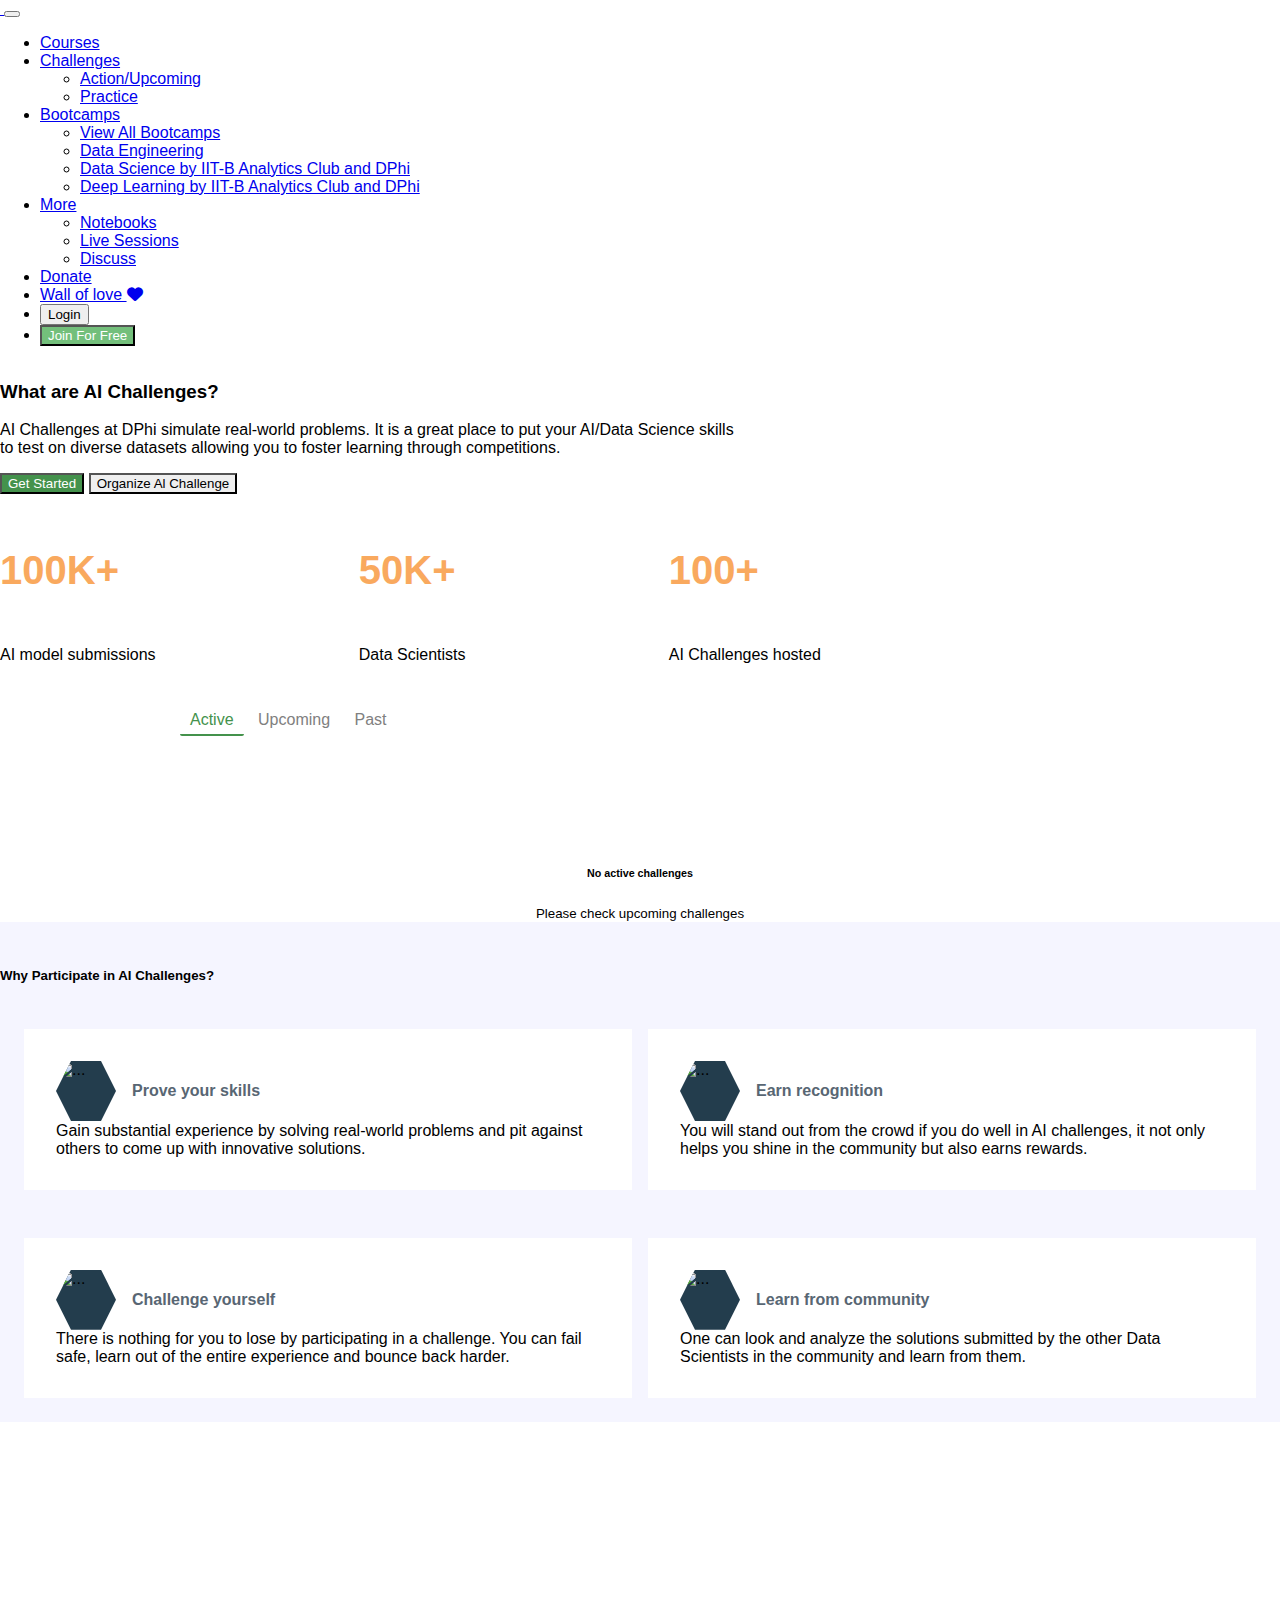
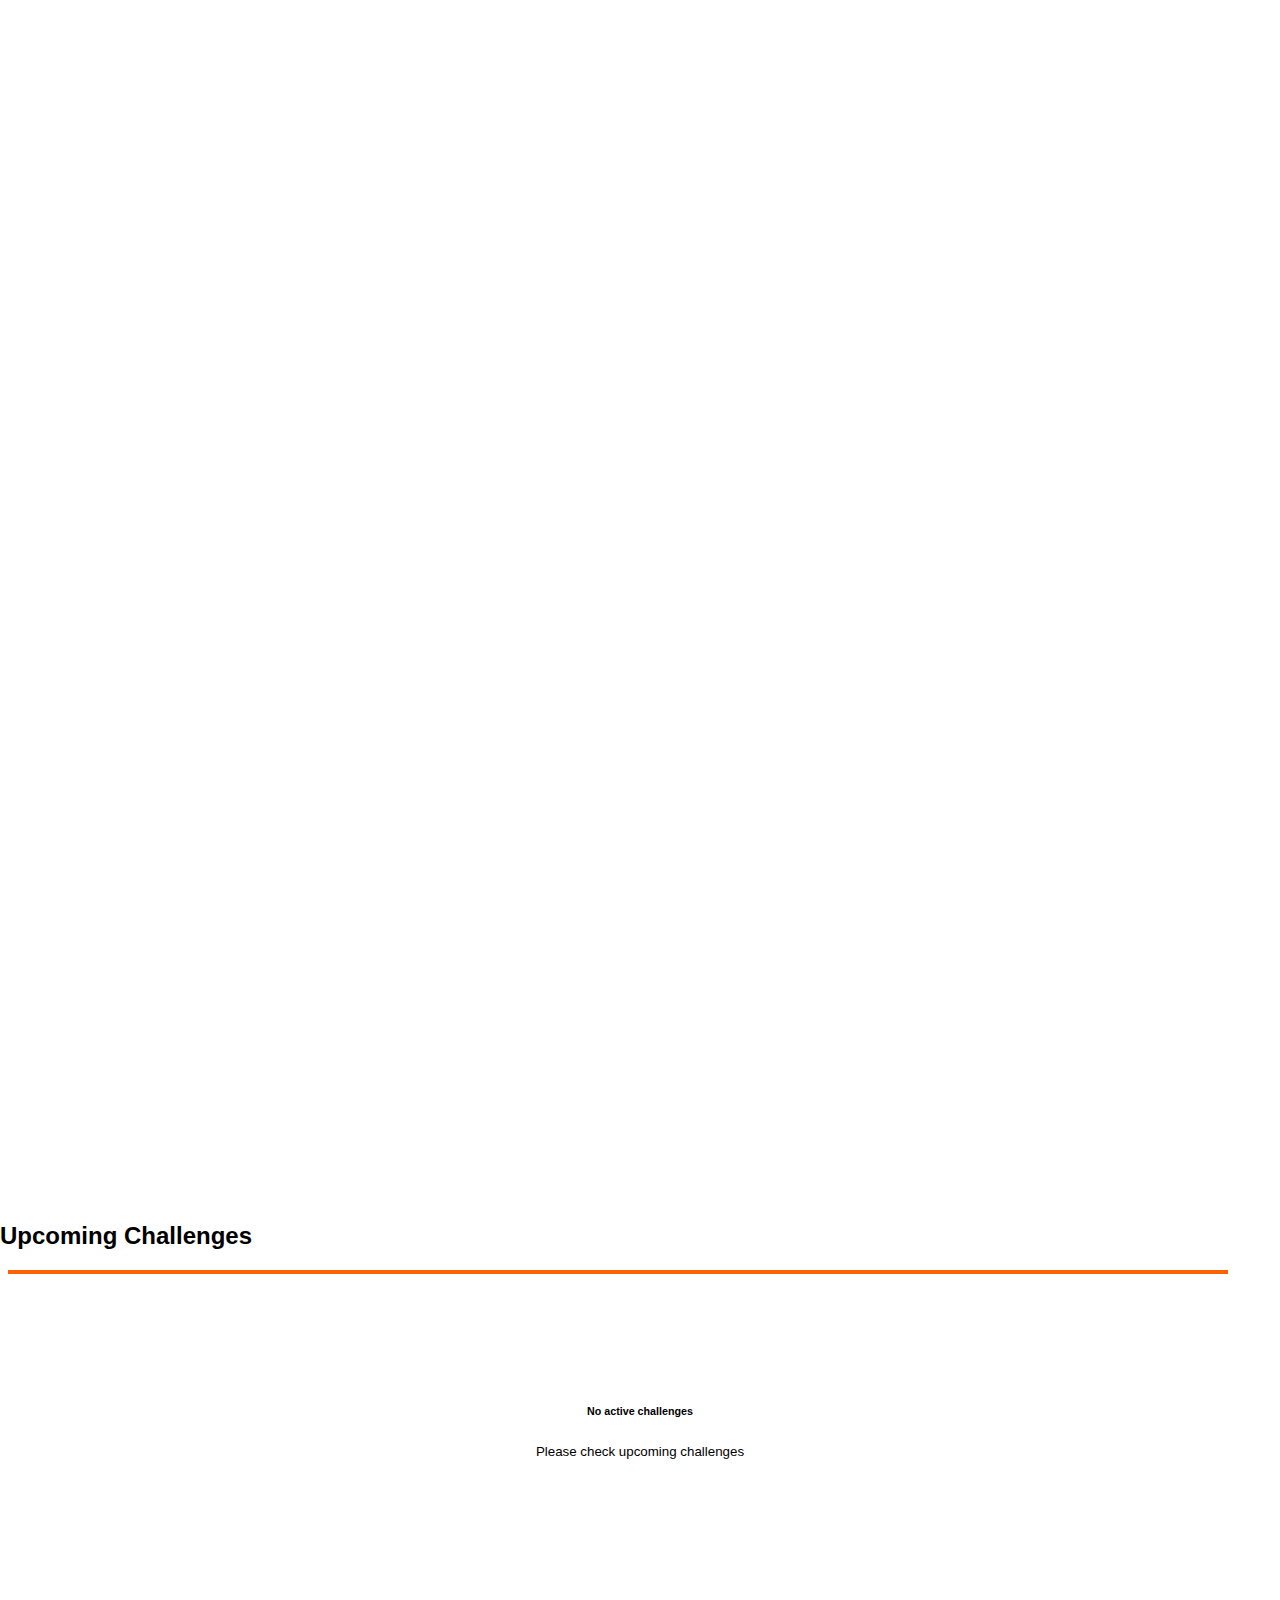
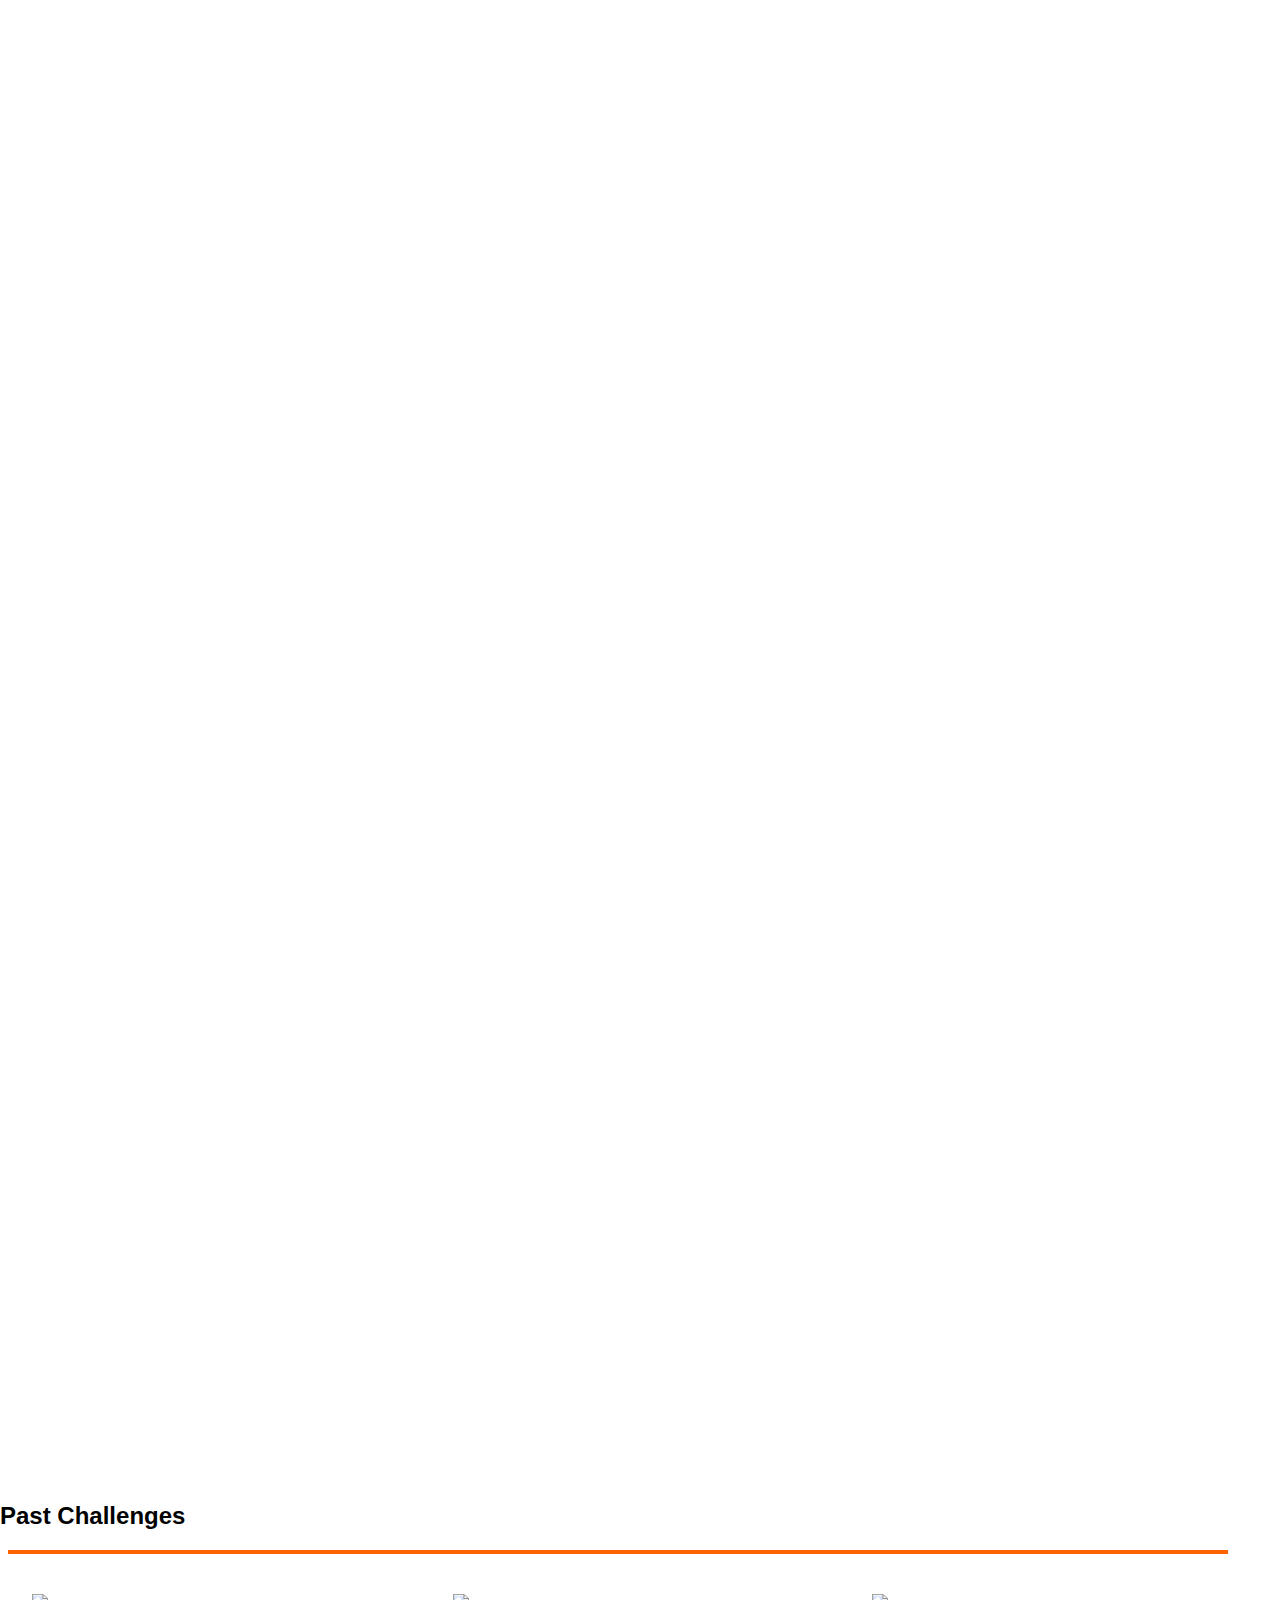
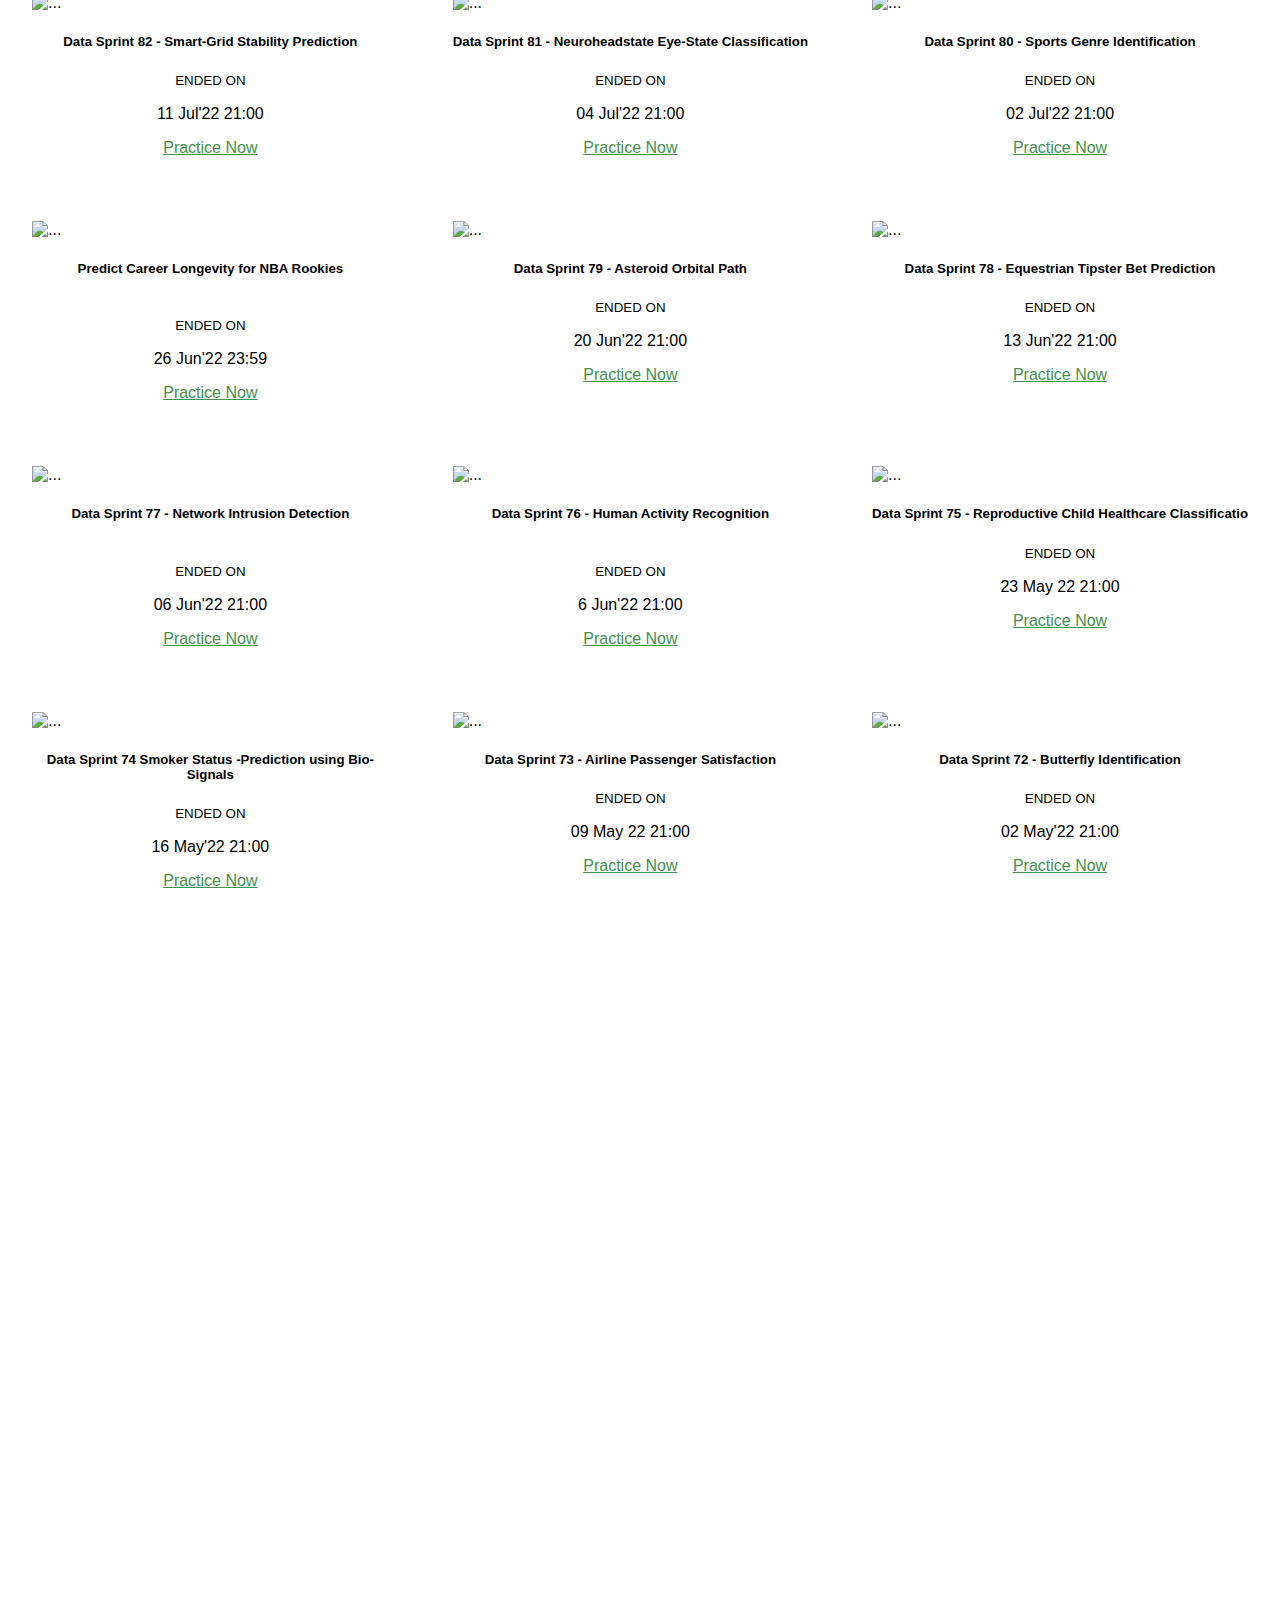
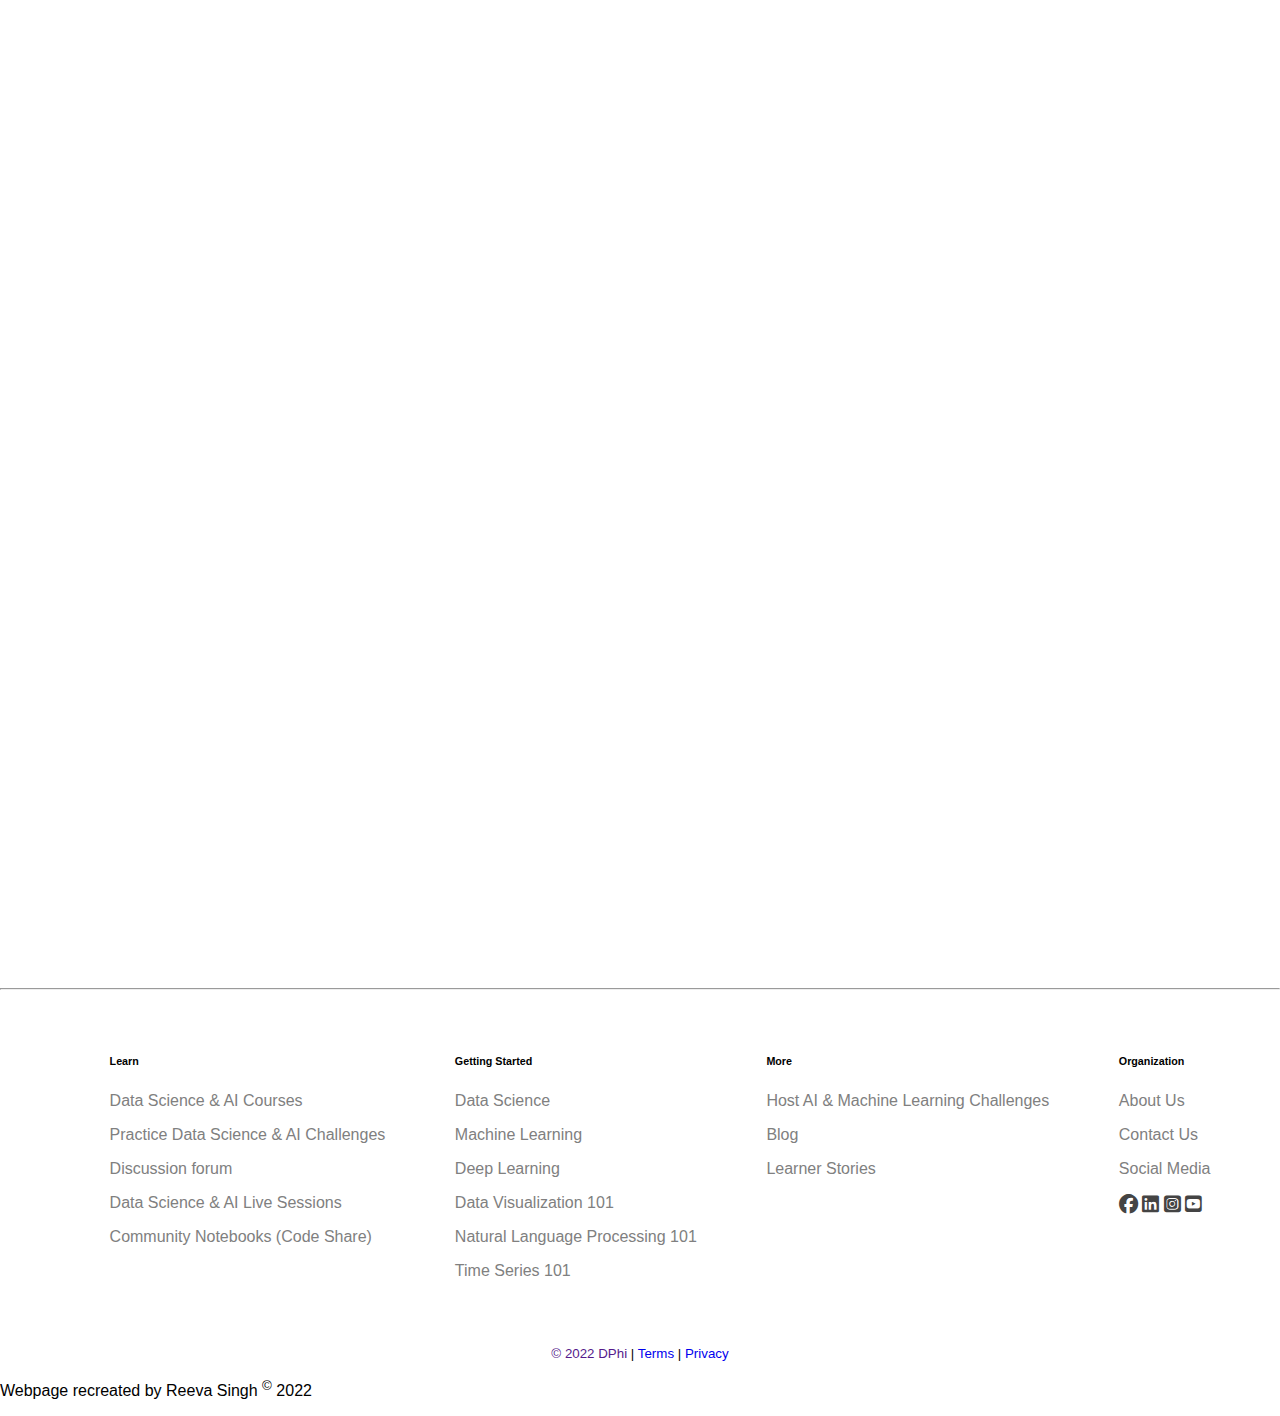
==== index.html @ 00fbf182 "first commit" ====
<!DOCTYPE html>
<html lang="en">
<head>
    <meta charset="UTF-8">
    <meta http-equiv="X-UA-Compatible" content="IE=edge">
    <meta name="viewport" content="width=device-width, initial-scale=1.0">
    <link href="https://cdn.jsdelivr.net/npm/bootstrap@5.2.0-beta1/dist/css/bootstrap.min.css" rel="stylesheet" integrity="sha384-0evHe/X+R7YkIZDRvuzKMRqM+OrBnVFBL6DOitfPri4tjfHxaWutUpFmBp4vmVor" crossorigin="anonymous">
    <title>Challenges</title>
    <link rel="stylesheet" href="style.css">
    <link rel="shortcut icon" href="https://miro.medium.com/max/741/1*iI8PwD0947jvSePlBlmZJw.png" type="image/x-icon">
    <link rel="stylesheet" href="https://cdnjs.cloudflare.com/ajax/libs/font-awesome/6.1.1/css/all.min.css">
   
</head>
<body>

    
        <nav class="navbar navbar-expand-lg bg-light head">
            <div class="container-fluid">
              <a class="navbar-brand" href="https://dphi.tech/community/" target="_blank">
                <img src="https://dphi.tech/blog/wp-content/uploads/job-manager-uploads/company_logo/2022/02/main_logo_with_darktext_dphi.png" 
                class="img1 me-5" alt="">
              </a>
              <button class="navbar-toggler" type="button" data-bs-toggle="collapse" data-bs-target="#navbarNavDropdown" aria-controls="navbarNavDropdown" aria-expanded="false" aria-label="Toggle navigation">
                <span class="navbar-toggler-icon"></span>
              </button>
              <div class="collapse navbar-collapse" id="navbarNavDropdown">
                <ul class="navbar-nav ms-3">
                  <li class="nav-item pe-2">
                    <a class="nav-link text-success lh-lg" aria-current="page" href="#">Courses</a>
                  </li>
                 
                  <li class="nav-item dropdown d pe-2">
                    <a class="nav-link dropdown-toggle text-success lh-lg" href="#" id="navbarDropdownMenuLink" role="button" data-bs-toggle="dropdown" aria-expanded="false">
                     Challenges
                    </a>
                    <ul class="dropdown-menu dd" aria-labelledby="navbarDropdownMenuLink">
                      <li><a class="dropdown-item " href="https://dphi.tech/challenges/#active">Action/Upcoming</a></li>
                      <li><a class="dropdown-item " href="https://dphi.tech/challenges/#past">Practice</a></li>
                    </ul>
                  </li>
                  <li class="nav-item dropdown d pe-2">
                    <a class="nav-link dropdown-toggle text-success lh-lg" href="#" id="navbarDropdownMenuLink" role="button" data-bs-toggle="dropdown" aria-expanded="false">
                     Bootcamps
                    </a>
                    <ul class="dropdown-menu dd" aria-labelledby="navbarDropdownMenuLink">
                      <li><a class="dropdown-item " 
                        href="https://dphi.tech/bootcamps?itm_source=website&itm_medium=header&itm_campaign=maybootcamps">
                        View All Bootcamps</a></li>
                      <li><a class="dropdown-item " 
                        href="https://dphi.tech/bootcamps/data-engineering?itm_source=website&itm_medium=header&itm_campaign=maybootcamps">
                        Data Engineering</a></li>
                      <li><a class="dropdown-item " 
                        href="https://dphi.tech/bootcamps/data-science-ac-iitbombay?itm_source=website&itm_medium=header&itm_campaign=maybootcamps">
                        Data Science by IIT-B Analytics Club and DPhi</a></li>
                      <li><a class="dropdown-item " 
                        href="https://dphi.tech/bootcamps/deep-learning-ac-iitbombay?itm_source=website&itm_medium=header&itm_campaign=maybootcamps">
                        Deep Learning by IIT-B Analytics Club and DPhi</a></li>
                    </ul>
                  </li>
                  <li class="nav-item dropdown d pe-2">
                    <a class="nav-link dropdown-toggle text-success lh-lg" href="#" id="navbarDropdownMenuLink" role="button" data-bs-toggle="dropdown" aria-expanded="false">
                      More
                    </a>
                    <ul class="dropdown-menu dd" aria-labelledby="navbarDropdownMenuLink">
                      <li><a class="dropdown-item " href="https://dphi.tech/notebooks/all-notebooks/">Notebooks</a></li>
                      <li><a class="dropdown-item " href="https://dphi.tech/live-sessions">Live Sessions</a></li>
                      <li><a class="dropdown-item " href="https://dphi.tech/accounts/login/?next=/sso/discourse/%3Fsso%3Dbm9uY2U9NzgyMmY3NjYwZTUyZjQ5NjZhZDVjY2NkZTJiODMzN2YmcmV0dXJuX3Nzb191cmw9aHR0cHMlM0ElMkYlMkZkaXNjdXNzLmRwaGkudGVjaCUyRnNlc3Npb24lMkZzc29fbG9naW4%253D%26sig%3D15aff21a61163c08dab30af697db8149fc4595988b3a79ba7379af86f1428b32"
                        target="_blank">Discuss</a></li>
                    </ul>
                  </li>



                  <li class="nav-item pe-2">
                    <a class="nav-link text-success lh-lg" href="https://dphi.tech/contribute">Donate</a>
                  </li>
                  <li class="nav-item pe-2">
                    <a class="nav-link text-success lh-lg" href="https://dphi.tech/wall-of-love">Wall of love 
                        <i class="fa-solid fa-heart text-danger"></i>   </a>
                  </li>

                  <li class="nav-item ms-5 ps-5">
                    
                    <a class="nav-link text-success lh-lg" href="https://dphi.tech/contribute">
                        <button class="btn btn-outline-success">Login</button>
                    </a>
                  </li>
                  <li class="nav-item ps-2">
                    <a class="nav-link text-success lh-lg "  href="https://dphi.tech/wall-of-love">
                        <button class="btn  "
                        style=" background-color: #73bf7b;
                        color: #fff;">
                            Join For Free</button>    
                    </a>
                  </li>
                </ul>
              </div>
            </div>
          </nav>
 
    <!-- Header for smart phone -->

    <nav class="navbar bg-light  head2">
        <div class="container-fluid">
          <a class="navbar-brand" href="https://dphi.tech/community/">
            <img src="https://dphi.tech/blog/wp-content/uploads/job-manager-uploads/company_logo/2022/02/main_logo_with_darktext_dphi.png" 
            class="img1 me-5" alt="">
          </a>
          <button class="navbar-toggler" type="button" data-bs-toggle="offcanvas" data-bs-target="#offcanvasNavbar" aria-controls="offcanvasNavbar">
            <span class="navbar-toggler-icon"></span>
          </button>
          <div class="offcanvas offcanvas-end"
          style="max-width: 70%;" 
          tabindex="-1" id="offcanvasNavbar" aria-labelledby="offcanvasNavbarLabel">
            <div class="offcanvas-header" style="padding-bottom: 0px;">
             <p> <p style="margin-bottom: 0px;">
                Please <a href="https://dphi.tech/accounts/login/" rel="noopener noreferrer" class=" text-success no"> login</a>
                 to start your data science learnig journey.
              </p>
              <button type="button" class="btn-close" data-bs-dismiss="offcanvas" aria-label="Close"></button>
            </p>
        
        </div>
            <div class="offcanvas-body">
                <hr>
              <ul class="navbar-nav justify-content-end flex-grow-1 pe-3">
                <li class="nav-item">
                  <a class="nav-link text-dark" aria-current="page" href="https://dphi.tech/courses">Courses</a>
                </li>
                <li class="nav-item">
                    <a class="nav-link text-dark" aria-current="page" href="https://dphi.tech/challenges/">Challenges</a>
                  </li>
                  <li class="nav-item">
                    <a class="nav-link text-dark" href="https://dphi.tech/notebooks/all-notebooks/">Notebooks</a>
                  </li>
                  <li class="nav-item">
                    <a class="nav-link text-dark" aria-current="page" href="https://dphi.tech/live-sessions">Live Sessions</a>
                  </li>
                  <li class="nav-item">
                      <a class="nav-link text-dark" aria-current="page" href="https://dphi.tech/bootcamps">Bootcamps</a>
                    </li>
                    <li class="nav-item">
                      <a class="nav-link text-dark" href="https://dphi.tech/contribute">Donate</a>
                    </li>
                    <li class="nav-item">
                        <a class="nav-link text-dark" aria-current="page" href="https://dphi.tech/wall-of-love">Wall Of Love</a>
                      </li>
                      <li class="nav-item">
                        <a class="nav-link text-dark"
                         href="https://dphi.tech/accounts/login/?next=/sso/discourse/%3Fsso%3Dbm9uY2U9Mjg3YWIzODZkZWEzZTdhODRlZWJlMjU5ZGVkOTc4ZTQmcmV0dXJuX3Nzb191cmw9aHR0cHMlM0ElMkYlMkZkaXNjdXNzLmRwaGkudGVjaCUyRnNlc3Npb24lMkZzc29fbG9naW4%253D%26sig%3Dcab0f6786382610384e4409fc837e2d6a7c7f4067c77021d30d5776ba7d7b93c">
                            Discuss</a>
                      </li>
                      <hr class="my-3">
                      <li class="nav-item">
                        <a class="nav-link text-dark" aria-current="page" 
                        href="https://dphi.tech/accounts/login/?next=/sso/discourse/%3Fsso%3Dbm9uY2U9Mjg3YWIzODZkZWEzZTdhODRlZWJlMjU5ZGVkOTc4ZTQmcmV0dXJuX3Nzb191cmw9aHR0cHMlM0ElMkYlMkZkaXNjdXNzLmRwaGkudGVjaCUyRnNlc3Npb24lMkZzc29fbG9naW4%253D%26sig%3Dcab0f6786382610384e4409fc837e2d6a7c7f4067c77021d30d5776ba7d7b93c">
                        Login</a>
                      </li>
                      <li class="nav-item">
                        <a class="nav-link text-dark" href="https://dphi.tech/accounts/signup/">Join For Free</a>
                      </li>
                
              </ul>
             
            </div>
          </div>
        </div>
      </nav>

<!-- Landing area -->
  <div class="grid_1 container">
    <div >
      <div>
        
        <h3>What are AI Challenges?</h3>
        <p>
          AI Challenges at DPhi simulate real-world problems. It is a great place to 
          put your AI/Data Science skills to test on diverse datasets 
          allowing you to foster learning through competitions.
        </p>
        <button class="btn btn_green" >Get Started</button>
        <a href="https://dphi.tech/blog/ai-challenges/" target="_blank" rel="noopener noreferrer">
        <button class="btn btn_dark head">Organize Al Challenge</button></a>
      </div>
    </div>
    <div>
      <img src="https://dphi.tech/static/images/challenges/challenges_hero.png"
       alt="" class="grid_1_img1 ">
    </div>
  </div>
  <div class="grid_2 container">
    <div><h4 class="bo">100K+</h4>
    <p>AI model submissions</p>
    </div>
    <div>
      <h4 class="bo">50K+</h4>
      <p>Data Scientists</p>
    </div>
    <div>
      <h4 class="bo">100+</h4>
      <p>AI Challenges hosted</p>
    </div>
  </div>

<!-- Main Contents -->
<nav class="nav_sticky z">
  <div class="nav_sticky_cont">
  <ul>
      <li class="act active"><a href="#act">Active</a></li>
      <li class="upcoming"><a href="#upcoming">Upcoming</a></li>
      <li class="past"><a href="#past">Past</a></li>
  </ul></div>
</nav>

<section class="content " id="act">
  <div class="container"style="text-align: -webkit-center;">
  <img src="https://dphi.tech/static/images/practice/no-datathons.png" alt="" class="img_act">
  <h6>No active challenges</h6>
  <small class="text-secondary">Please check upcoming challenges</small></div>
  <div class="back_col head">
  <h5>Why Participate in AI Challenges?</h5>
  <div class="act_grid1">
   <div>
      <img src="..." alt="..."  class="act_grid1_main_img act_grid1_img1" style="display: inline;float: left;">
          <h4 class="act_grid1_text">Prove your skills</h4><br>
         Gain substantial experience by solving real-world problems and 
              pit against others to come up with innovative solutions.
   </div>
    <div>
      <img src="..." alt="..."  class="act_grid1_main_img act_grid1_img2"style="display: inline;float: left;">
          <h4 class="act_grid1_text">Earn recognition</h4><br>
          You will stand out from the crowd if you do well in AI challenges,
           it not only helps you shine in the community but also earns rewards.
      </div></div>
    <div class="act_grid1">
    <div>
      <img src="..." class="act_grid1_main_img act_grid1_img3" alt="..."style="display: inline;float: left;">
      <h4 class="act_grid1_text">Challenge yourself</h4><br>
      There is nothing for you to lose by participating in a challenge.
       You can fail safe, learn out of the entire experience and bounce back harder.
    </div>
    <div>
      <img src="..." class="act_grid1_main_img act_grid1_img4" alt="..."style="display: inline;float: left;">
      <h4 class="act_grid1_text">Learn from community</h4><br>
      One can look and analyze the solutions submitted by the other Data Scientists 
      in the community and learn from them.
    </div>
  
  </div></div>
<!-- For smart phone version -->
<div id="carouselExampleIndicators" class="carousel slide head2" data-bs-ride="true"style="margin-top:4rem;margin-bottom:0px">
  <div class="carousel-indicators">
    <button type="button" data-bs-target="#carouselExampleIndicators" data-bs-slide-to="0" class="active" aria-current="true" aria-label="Slide 1"></button>
    <button type="button" data-bs-target="#carouselExampleIndicators" data-bs-slide-to="1" aria-label="Slide 2"></button>
    <button type="button" data-bs-target="#carouselExampleIndicators" data-bs-slide-to="2" aria-label="Slide 3"></button>
    <button type="button" data-bs-target="#carouselExampleIndicators" data-bs-slide-to="3" aria-label="Slide 4"></button>
  </div>
  <div class="carousel-inner back_col" style="padding: 2rem;margin:0.1rem">
    <div class="carousel-item active card " style="width: 20rem;text-align:center">
      <!-- <div class="card" > -->
      <!-- <img src="..." class="d-block w-100" alt="..."> -->
      <center>
      <img src="..." alt="..."  class="act_grid1_main_img act_grid1_img1">
      
          <h4 class="act_grid1_text">Prove your skills</h4><br>
         Gain substantial experience by solving real-world problems and 
              pit against others to come up with innovative solutions.</center>
    </div>
    <div class="carousel-item  card" style="width: 20rem;text-align:center">
      <!-- <div class="card" style="width: 20rem;text-align:center"> -->
          <center>
      <img src="..." alt="..."  class="act_grid1_main_img act_grid1_img2">
          <h4 class="act_grid1_text">Earn recognition</h4><br>
          You will stand out from the crowd if you do well in AI challenges,
           it not only helps you shine in the community but also earns rewards.</center>
    </div>
    <div class="carousel-item card" style="width: 20rem;text-align:center">
      <!-- <div class="card" style="width: 20rem;text-align:center"> -->
          <center>
      <img src="..." class="act_grid1_main_img act_grid1_img3" alt="...">
      <h4 class="act_grid1_text">Challenge yourself</h4><br>
      There is nothing for you to lose by participating in a challenge.
       You can fail safe, learn out of the entire experience and bounce back harder.</center>
    </div>
    <div class="carousel-item card" style="width: 20rem;text-align:center">
      <!-- <div class="card" style="width: 20rem;text-align:center"> -->
          <center>
      <img src="..." class="act_grid1_main_img act_grid1_img4" alt="...">
      <h4 class="act_grid1_text">Learn from community</h4><br>
      One can look and analyze the solutions submitted by the other Data Scientists 
      in the community and learn from them.</center>
    </div>
  </div>
  <button class="carousel-control-prev" type="button" data-bs-target="#carouselExampleIndicators" data-bs-slide="prev">
    <span class="carousel-control-prev-icon" aria-hidden="true"></span>
    <span class="visually-hidden">Previous</span>
  </button>
  <button class="carousel-control-next" type="button" data-bs-target="#carouselExampleIndicators" data-bs-slide="next">
    <span class="carousel-control-next-icon" aria-hidden="true"></span>
    <span class="visually-hidden">Next</span>
  </button>
</div>
<!--  -->
  </div>
</section>

<section class="content" id="upcoming" >
  <h2 class="ms-3">Upcoming Challenges</h2>
  <hr class="up_hr">
  <div class="container"style="text-align: -webkit-center;padding-top: 3rem;">
      <img src="https://dphi.tech/static/images/practice/no-datathons.png" alt="" class="img_up">
      <br>
      <h6>No active challenges</h6>
      <small class="text-secondary">Please check upcoming challenges</small></div>
</section>
<section class="content" id="past">
  <h2 class="ms-3">Past Challenges</h2>
  <hr class="up_hr">
  <div class="past_grid1">
    <div>
      <div class="card">
          <img src="https://dphi.s3.ap-south-1.amazonaws.com/datathons/card_default.jpg" class="card-img-top" alt="...">
          <div class="card-body"> <center>
            <h5 class="card-title">Data Sprint 82 - Smart-Grid Stability Prediction</h5>
            <small>ENDED ON</small>
            <p class="card-text"> 11 Jul'22 21:00</p>
          
            <a href="#" class="btn past_btn">Practice Now</a></center>
          </div>
        </div>
    </div>
    <div>
      <div class="card">
          <img src="https://dphi.s3.ap-south-1.amazonaws.com/datathons/card_default.jpg" class="card-img-top" alt="...">
          <div class="card-body">
              <center>
            <h5 class="card-title">Data Sprint 81 - Neuroheadstate Eye-State Classification</h5>
            <small>ENDED ON</small>
            <p class="card-text">04 Jul'22 21:00</p>
            <center>
              <a href="#" class="btn past_btn">Practice Now</a></center>
          </div>
        </div>
    </div>
    <div>
      <div class="card">
          <img src="https://dphi.s3.ap-south-1.amazonaws.com/datathons/card_default.jpg" class="card-img-top" alt="...">
          <div class="card-body"><center>
            <h5 class="card-title">Data Sprint 80 - Sports Genre Identification</h5>
            <small>ENDED ON</small>
            <p class="card-text">02 Jul'22 21:00</p>
              <a href="#" class="btn past_btn">Practice Now</a></center>
          </div>
        </div>
    </div>

    <div>
      <div class="card">
          <img src="https://dphi-live.s3.amazonaws.com/datathons/datathon_238/card_image.png" class="card-img-top" alt="...">
          <div class="card-body"> <center>
            <h5 class="card-title">Predict Career Longevity for NBA Rookies</h5>
            <br>
            <small>ENDED ON</small>
            <p class="card-text"> 26 Jun'22 23:59</p>
           
              <a href="#" class="btn past_btn">Practice Now</a></center>
          </div>
        </div>
    </div>
    <div>
      <div class="card">
          <img src="https://dphi.s3.ap-south-1.amazonaws.com/datathons/card_default.jpg" class="card-img-top" alt="...">
          <div class="card-body"> <center>
            <h5 class="card-title">Data Sprint 79 - Asteroid Orbital Path</h5>
            <small>ENDED ON</small>
            <p class="card-text">20 Jun'22 21:00 </p>
              <a href="#" class="btn past_btn">Practice Now</a></center>
          </div>
        </div>
    </div>
    <div>
      <div class="card">
          <img src="https://dphi.s3.ap-south-1.amazonaws.com/datathons/card_default.jpg" class="card-img-top" alt="...">
          <div class="card-body"><center>
            <h5 class="card-title">Data Sprint 78 - Equestrian Tipster Bet Prediction</h5>
            <small>ENDED ON</small>
            <p class="card-text">13 Jun'22 21:00</p>
              <a href="#" class="btn past_btn">Practice Now</a></center>
          </div>
        </div>
    </div>

    <div>
      <div class="card">
          <img src="https://dphi.s3.ap-south-1.amazonaws.com/datathons/card_default.jpg" class="card-img-top" alt="...">
          <div class="card-body"><center>
            <h5 class="card-title">Data Sprint 77 - Network Intrusion Detection</h5>
            <br>
            <small>ENDED ON</small>
            <p class="card-text">06 Jun'22 21:00</p>
            
              <a href="#" class="btn past_btn">Practice Now</a></center>
          </div>
        </div>
    </div>
    <div>
      <div class="card">
          <img src="https://dphi.s3.ap-south-1.amazonaws.com/datathons/card_default.jpg" class="card-img-top" alt="...">
          <div class="card-body"><center>
            <h5 class="card-title">Data Sprint 76 - Human Activity Recognition</h5>
            <br>
            <small>ENDED ON</small>
            <p class="card-text">6 Jun'22 21:00</p>
              <a href="#" class="btn past_btn">Practice Now</a></center>
          </div>
        </div>
    </div>
    <div>
      <div class="card">
          <img src="https://dphi.s3.ap-south-1.amazonaws.com/datathons/card_default.jpg" class="card-img-top" alt="...">
          <div class="card-body"> <center>
            <h5 class="card-title">Data Sprint 75 - Reproductive Child Healthcare Classificatio</h5>
            <small>ENDED ON</small>
            <p class="card-text">23 May 22 21:00</p>
              <a href="#" class="btn past_btn">Practice Now</a></center>
          </div>
        </div>
    </div>


    <div>
      <div class="card">
          <img src="https://dphi.s3.ap-south-1.amazonaws.com/datathons/card_default.jpg" class="card-img-top" alt="...">
          <div class="card-body"><center>
            <h5 class="card-title">Data Sprint 74 Smoker Status -Prediction using Bio-Signals</h5>
            <small>ENDED ON</small>
            <p class="card-text">16 May'22 21:00</p>
              <a href="#" class="btn past_btn">Practice Now</a></center>
          </div>
        </div>
    </div>
    <div>
      <div class="card">
          <img src="https://dphi.s3.ap-south-1.amazonaws.com/datathons/card_default.jpg" class="card-img-top" alt="...">
          <div class="card-body"><center>
            <h5 class="card-title">Data Sprint 73 - Airline Passenger Satisfaction</h5>
            <small>ENDED ON</small>
            <p class="card-text">09 May 22 21:00</p>
              <a href="#" class="btn past_btn">Practice Now</a></center>
          </div>
        </div>
    </div>
    <div>
      <div class="card">
          <img src="https://dphi.s3.ap-south-1.amazonaws.com/datathons/card_default.jpg" class="card-img-top" alt="...">
          <div class="card-body"> <center>
            <h5 class="card-title">Data Sprint 72 - Butterfly Identification</h5>
            <small>ENDED ON</small>
            <p class="card-text">02 May'22 21:00</p>
              <a href="#" class="btn past_btn">Practice Now</a></center>
          </div>
        </div>
    </div>
  </div>
</section>
<!--  -->
<br>






<footer class="footer_pad-top">
    <hr class="text-success">
     
        <div style="padding-left: 2rem;">
        <div id="grid2">
            <div>
                
                    <img 
                    src="https://dphi.tech/blog/wp-content/uploads/job-manager-uploads/company_logo/2022/02/main_logo_with_darktext_dphi.png" 
                    class="size" alt="" srcset="">
                   
                    <br>
                    
                </div>
            <div class="item-set2 ">
                <h6><strong>Learn</strong> </h6>
                <p>
                <p><a href="https://dphi.tech/courses" target="_blank">Data Science & AI Courses</a></p>
                <p><a
                     href="https://dphi.tech/challenges/" 
                     target="_blank">Practice Data Science & AI Challenges</a>
                <p> <a
                     href="https://dphi.tech/accounts/login/?next=/sso/discourse/%3Fsso%3Dbm9uY2U9NmZhN2U4M2RmNmE3ZTE5NjAwN2RjNTdlNjZjMWY3YjAmcmV0dXJuX3Nzb191cmw9aHR0cHMlM0ElMkYlMkZkaXNjdXNzLmRwaGkudGVjaCUyRnNlc3Npb24lMkZzc29fbG9naW4%253D%26sig%3Dc83e4143801b3c08710eea4bb5e7e809398785b5351481fe023957af76fba652" 
                     target="_blank">Discussion forum</a></p>
                <p><a 
                    href="https://dphi.tech/live-sessions"
                     target="_blank">Data Science & AI Live Sessions</a></p>
                <p><a href="https://dphi.tech/notebooks/all-notebooks/" target="_blank">Community Notebooks (Code Share)</a></p>
                
                </div>
            <div class="item-set2 ">
                <h6><strong>Getting Started</strong></h6>
                
                    <p>
                   <p><a href="https://dphi.tech/courses/5-week_Data_Science_Bootcamp/" target="_blank">Data Science</a></p> 
                   <p><a href="https://dphi.tech/courses/machine-learning-bootcamp" target="_blank">Machine Learning</a></p> 
                   <p><a href="https://dphi.tech/courses/getting-started-with-deep-learning" target="_blank">Deep Learning</a></p> 
                   <p><a href="https://dphi.tech/courses/data-visualization-101" target="_blank">Data Visualization 101</a></p>
                   <p><a href="https://dphi.tech/courses/getting-started-with-natural-language-processing" target="_blank">Natural Language Processing 101</a></p>
                   <p><a href="https://dphi.tech/courses/time-series-101" target="_blank">Time Series 101</a></p>
                   </p>
                
            </div>
            <div class="item-set2">
                <h6><strong>More</strong></h6>
                <p>
                   <p> <a href="https://dphi.tech/blog/ai-challenges/" target="_blank">
                    Host AI & Machine Learning Challenges</a></p> 
                   <p> <a href="https://dphi.tech/blog/" target="_blank">
                    Blog</a></p>
                   <p><a href="https://dphi.tech/blog/ai-challenges/" target="_blank">
                    Learner Stories</a></p> 
                   </p>
            </div>
            <div class="item-set2">
                <h6><strong>Organization</strong></h6>
                <p>
                   <p> <a href="https://dphi.tech/about-us/" target="_blank">About Us</a></p> 
                   <p> <a href="" target="_blank">Contact Us</a></p>
                </p>
                <p class="text-dark">Social Media</p>
                <p>
                    <a href="https://www.facebook.com/dphi.tech/" target="_blank" class="round"><i class="fa-brands fa-facebook "></i></a>
                    <a href="https://www.linkedin.com/school/dphi/" target="_blank"class="round" ><i class="fa-brands fa-linkedin "></i></a>
                    <a href="https://www.instagram.com/dphi.tech/" target="_blank" class="round"><i class="fa-brands fa-instagram-square"></i></a>
                    <a href="https://www.youtube.com/c/dphiofficial/featured" target="_blank" class="round"><i class="fa-brands fa-youtube-square"></i></a>
                </p>
            </div>
            </div>
            
            </div>
           
            <center>
              <p><small class="text-secondary">
               <a href=""target="_blank" class="text-secondary" style="text-decoration: none;">© 2022 DPhi</a> |
               <a href="https://dphi.tech/terms-of-service/" target="_blank"class="text-secondary"style="text-decoration: none;" >Terms</a> |
               <a href="https://dphi.tech/privacy-policy/" target="_blank" class="text-secondary"style="text-decoration: none;">Privacy</a></small></p>
            </center>
    <p  class="text-secondary"> Webpage recreated by Reeva Singh <sup>&copy;</sup> 2022  
    </footer>



    <script src="app.js"></script>
    <script src="https://cdn.jsdelivr.net/npm/@popperjs/core@2.11.5/dist/umd/popper.min.js" integrity="sha384-Xe+8cL9oJa6tN/veChSP7q+mnSPaj5Bcu9mPX5F5xIGE0DVittaqT5lorf0EI7Vk" crossorigin="anonymous"></script>
    <script src="https://cdn.jsdelivr.net/npm/bootstrap@5.2.0-beta1/dist/js/bootstrap.min.js" integrity="sha384-kjU+l4N0Yf4ZOJErLsIcvOU2qSb74wXpOhqTvwVx3OElZRweTnQ6d31fXEoRD1Jy" crossorigin="anonymous"></script>
    
</body>
</html>
---- style.css ----
body{
    padding: 0px;
    margin: 0px;
    box-sizing: border-box;
    font-family: 'Poppins', sans-serif;
}
.img1{
    width: 8rem;

}

.d:hover .dd{
    display: block;
}
.dd{
    margin-top: 0;
}



.bo{
    color:  #f9a95e;
    font-weight: bolder;
}
.btn_green{
    background-color: 
    #44924c ;
    color: #fff;
}
.btn_green:hover{
    background-color: #45824b;
    color: #fff;
}
.btn_dark{
    color: #000;
    border-color: #000;
}
.btn_dark:hover{
    background-color: rgb(241, 240, 240);
    color: #000;
}
.nav_sticky{
    position: sticky;
    background-color: white;
    top:0px;
}
.nav_sticky .nav_sticky_cont{
    width: 90%;
    max-width: 1000px;
    margin: 0 auto;
    text-align: start;
    padding: 10px;
}
.nav_sticky .nav_sticky_cont ul{
    list-style: none;
}
.nav_sticky .nav_sticky_cont ul li{
    display: inline-block;
}
.nav_sticky .nav_sticky_cont ul li a {
display: inline-block;
text-decoration: none;
padding: 5px 10px;
color: grey;
}
.nav_sticky .nav_sticky_cont ul li.active {
border-bottom: 2px solid #44924c ;
border-radius: 2px;
transition: 0.3s ease border-bottom;
}
.nav_sticky .nav_sticky_cont ul li.active a {
color: #44924c ;
}
.img_act{
width: 15%;
display: block;
}
/* .img_up{
width: 25%;
display: block;
margin: 1rem;
} */
.act_grid1{
display: grid;
grid-template-columns: 0.5fr 0.5fr;

grid-column-gap: 1rem;
padding: 1.5rem;
}
.back_col{
padding-top: 1.5rem;
background-color: #f5f5ff;
}
.act_grid1>div{
background-color: #fff;
padding: 2rem;
}
.act_grid1_main_img{
width: 60px;
height: 60px;
background: #233d4d;
background-size: 100%;
clip-path: polygon(25% 0%, 75% 0%, 100% 50%, 75% 100%, 25% 100%, 0% 50%);
}
.act_grid1_img1{
background-image: url("https://dphi.tech/static/images/practice/logical-thinking.png");
 }
 .act_grid1_img2{
background-image: url("https://dphi.tech/static/images/practice/challenges.png");
 }
 .act_grid1_img2{
    background-image: url("https://dphi.tech/static/images/practice/challenges.png");
 }
 .act_grid1_img3{
    background-image: url("https://dphi.tech/static/images/practice/companies.png ");
 }
 .act_grid1_img4{
    background-image: url("https://dphi.tech/static/images/practice/teamwork%201.png");
 }
 .act_grid1_text{
    color: #586673 ;
    display: inline-block;
     padding-left: 1rem;
 }
 .up_hr{
    border: 2px solid #ff6200;
    background-color: #ff6200;
    margin-left: 0.5rem;
    width: 95%;
 }
 /* .past_grid1{
    display: grid;
    grid-template-columns: auto auto auto;
 } */
 .past_grid1>div{
    padding: 1rem;
    margin: 1rem;
 }
 .past_btn{
    color: #44924c ;
    background-color: #fff;
    border-color: #44924c ;
 }
 .past_btn:hover{
    color: #fff;
    background-color: #44924c ;
    border-color: #44924c;
 }
 .carousel-indicators [data-bs-target]{
    background-color: #000;
 }
@media (min-width: 992px) { 
    .head1{
        visibility: visible;
        
      }
      .head2{
          visibility: hidden;
          display: none;
      }
      .z{
        z-index: 2;
      }
      .grid_1{
        display: grid;
        grid-template-columns: 0.6fr 0.4fr;
        grid-gap:2.5rem;
    }
    .grid_1_img1{
        width: 40%;
    
    }
      .grid_2{
        display: grid;
        grid-template-columns:auto auto auto ;
        width: 75%;
        grid-column-gap: 4rem;
    }
    .grid_2 div h4{
        font-size: 2.5rem;
    }
    #grid2{
        display: grid;
        grid-template-columns:auto auto auto auto auto;
        height: 50%;
    }
    .fspace{
        padding-top: 10rem;
    }
    .fm{
        padding-top: 1rem;
         margin-left: 25rem;
    }
    .img_up{
        width: 25%;
        display: block;
        margin: 1rem;
       }
    .past_grid1{
        display: grid;
        grid-template-columns: auto auto auto;
     }
     #upcoming{
        margin-top: 5rem;
    }
    /* .content{
        padding-top: 5rem;
    } */
    section {
        padding-top: 5rem;
        height: 200vh;
        width: 100%;
        align-items: center;
        /* justify-content: center; */
        }
        .footer_pad-top{
            padding-top: 55rem;
        }
}
.fm{
    background-color: #ddeefa;
    display: inline-block;
    margin-left: 0rem;
}
@media(max-width:800px){
    .head{
        visibility: hidden;
        display: none;
    }
    .head2{
        visibility: visible;
    }
    .z{
        z-index:  1020;
        position: sticky;
      }
    .grid_1{
        display: grid;
        grid-template-columns: auto auto;
    }
    .grid_1_img1{
        width: 100%;
        opacity: 0.5;
    
    }
    .footer_pad-top{
        padding-top: 310rem;
    }
    .grid_2{
        display: grid;
        grid-template-columns:auto auto auto ;
        width: 45%;
        grid-column-gap: 2rem;
        padding-top: 1rem;
        padding-left: 1rem!important;
        margin-left: 1rem!important;
    }
    .grid_2 div h4{
        font-size: 1.5rem;
    }
    #grid2{
        display: grid;
        grid-template-columns:auto;
        grid-column-gap: 20px;
        grid-row-gap: 20px;
        /* height: 50%; */
        width: auto;
    }
    section {
        height: 50vh;
        width: 100%;
        align-items: center;
        /* justify-content: center; */
        }
    /* #upcoming{
        margin-top: 32rem;
    } */
    .img_up{
        padding-top: 5rem;
        width: 45%;
        display: block;
        /* margin: 1rem; */
       }

    .past_grid1{
        display: grid;
        grid-template-rows:  auto;
     }
     html{
        scroll-behavior: smooth;
    }
   
}
    .item-set2{
        
        padding-top: 2rem;
        padding-bottom: 2rem;
       font-family: Arial, Helvetica, sans-serif;
    }
    
    .item-set2 a,#grid2 p{
        color: gray;
        text-decoration: none;
    }
    .size{
width: 8rem;
padding-right: 0.5rem;
}
.round{
color: #444444!important;
font-size: 1.2rem;
}
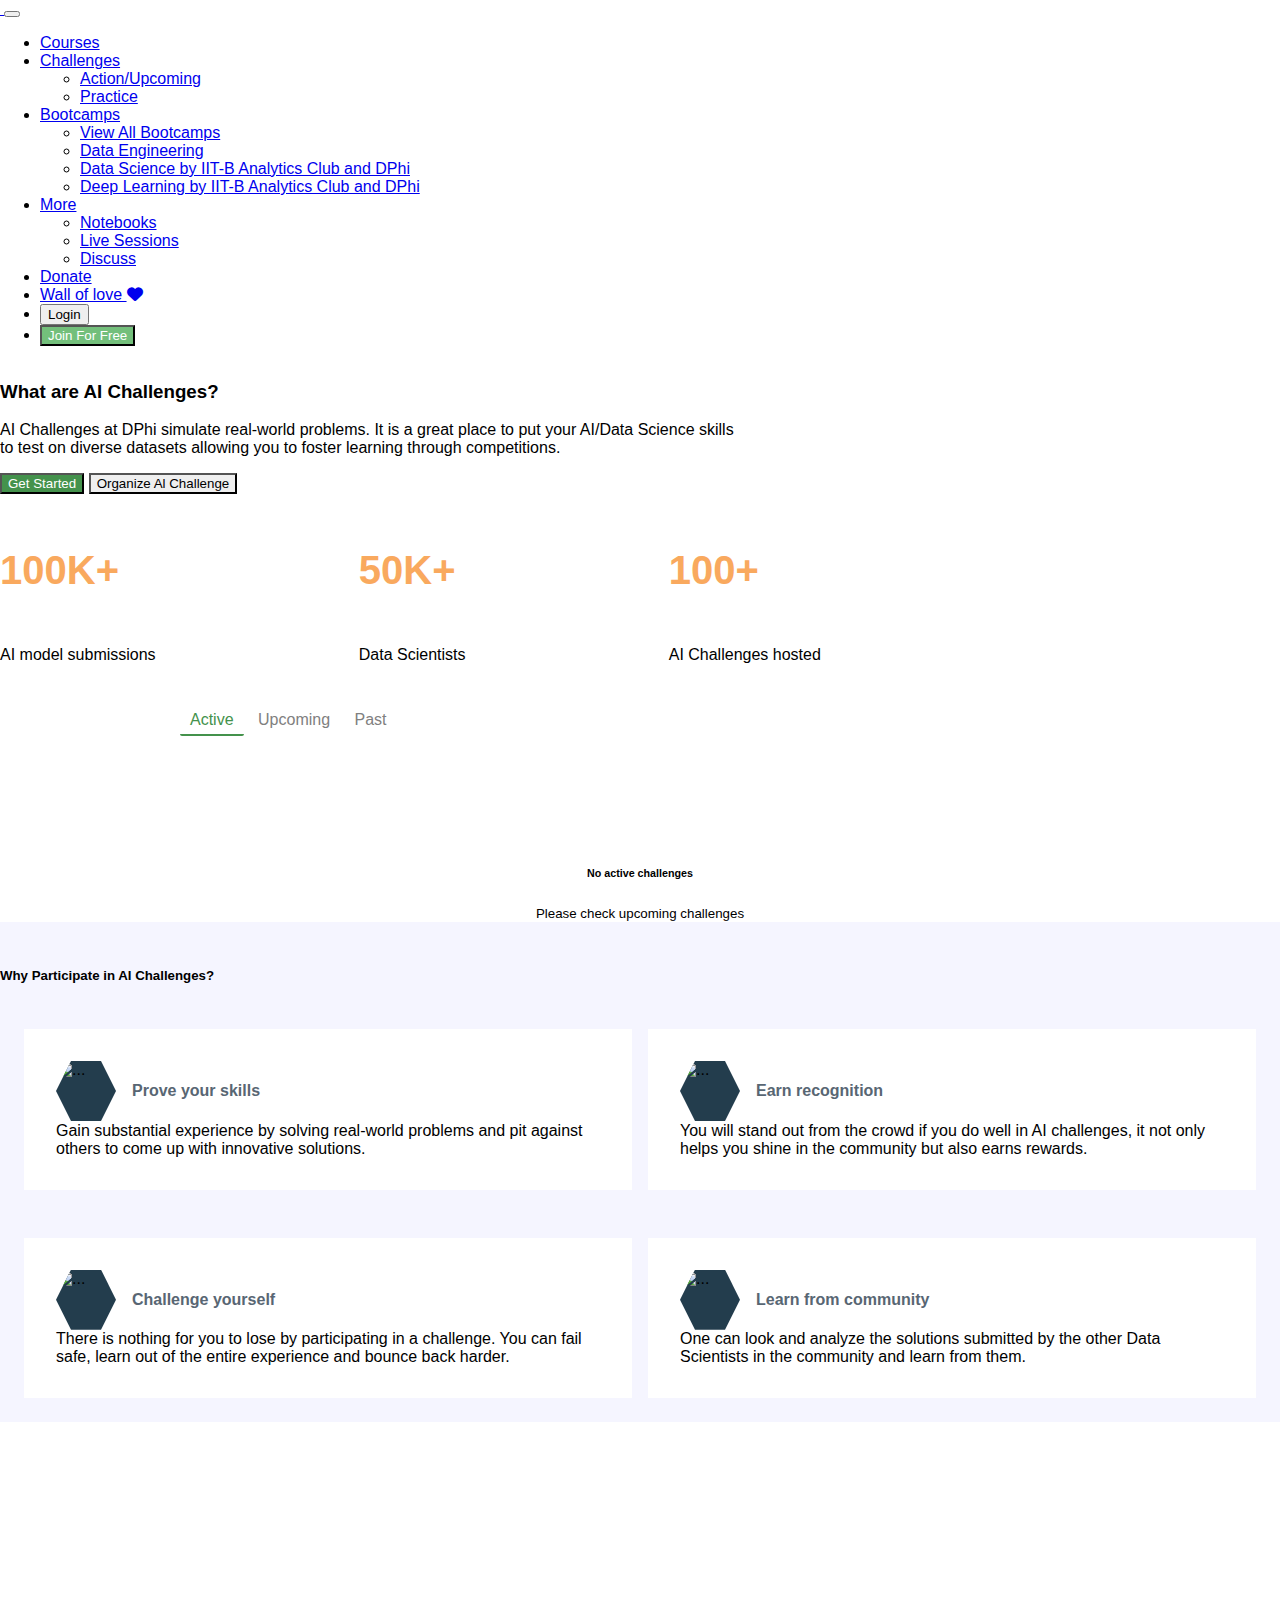
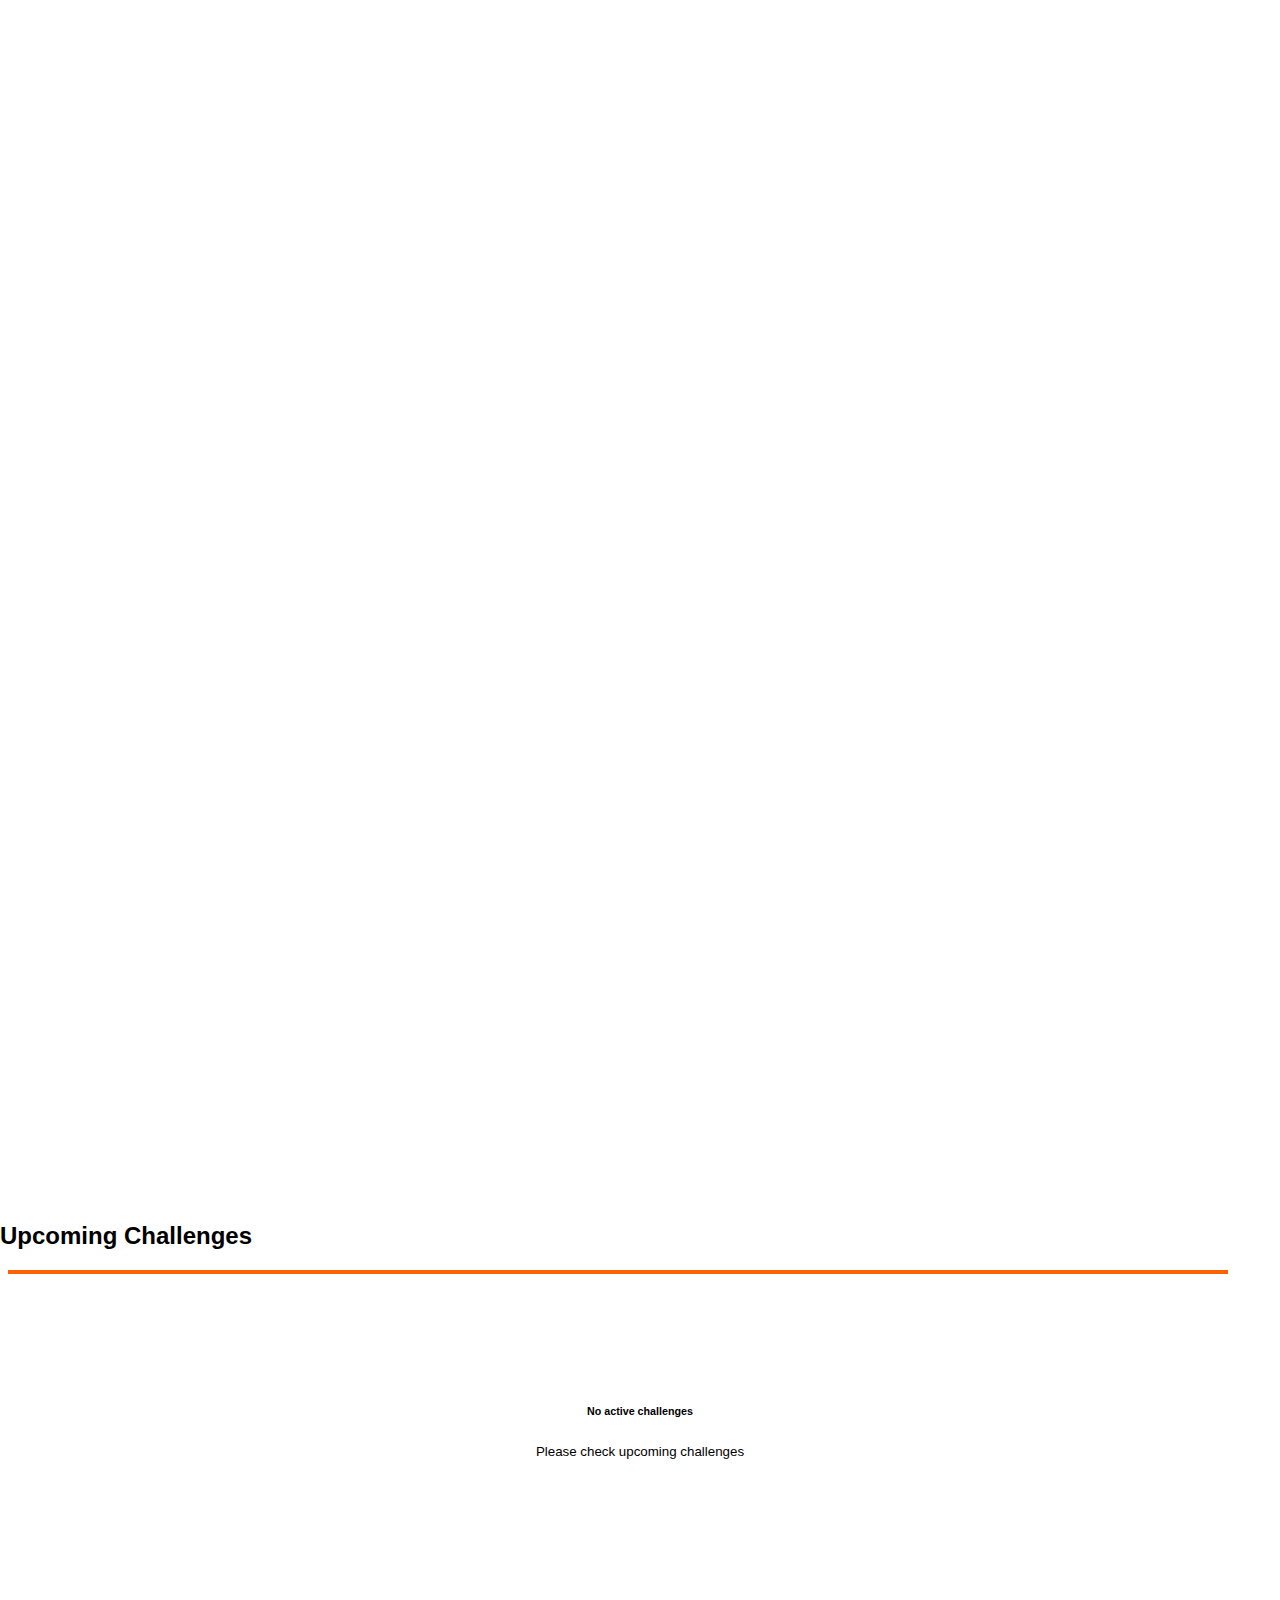
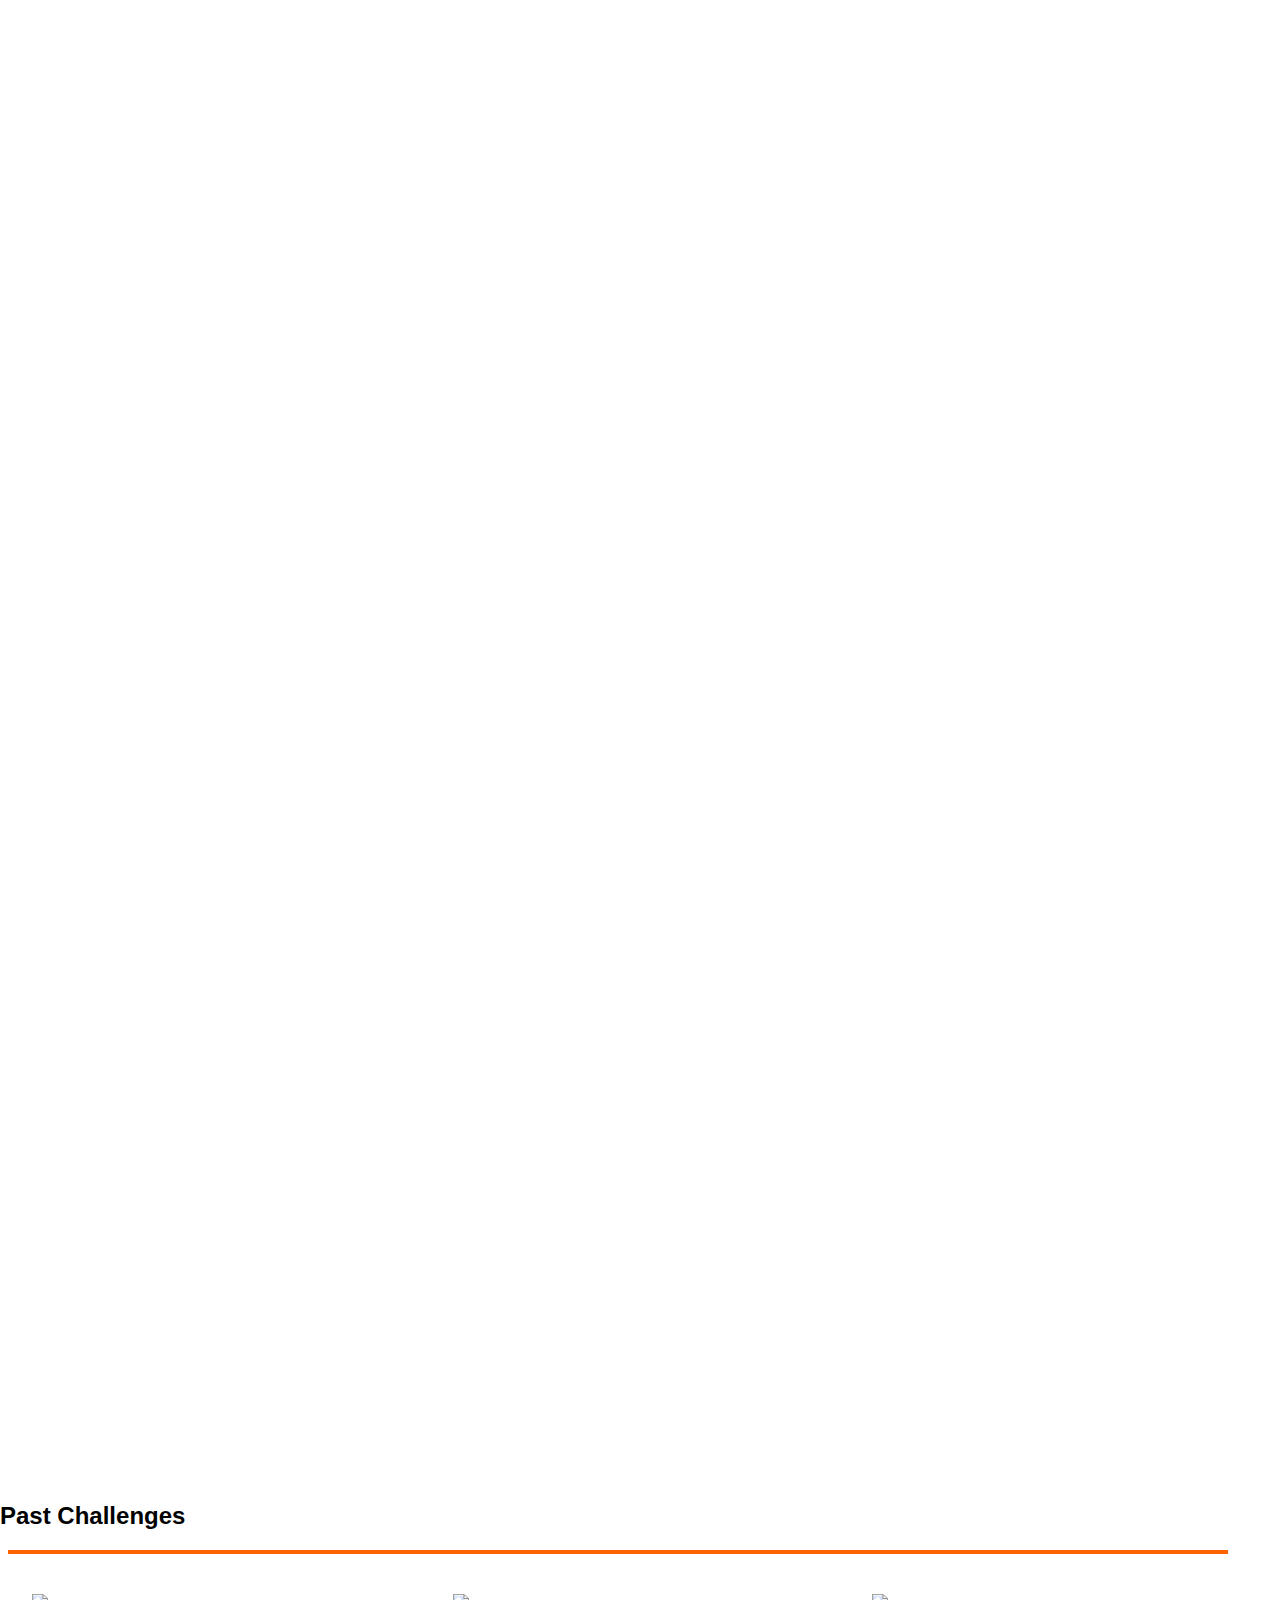
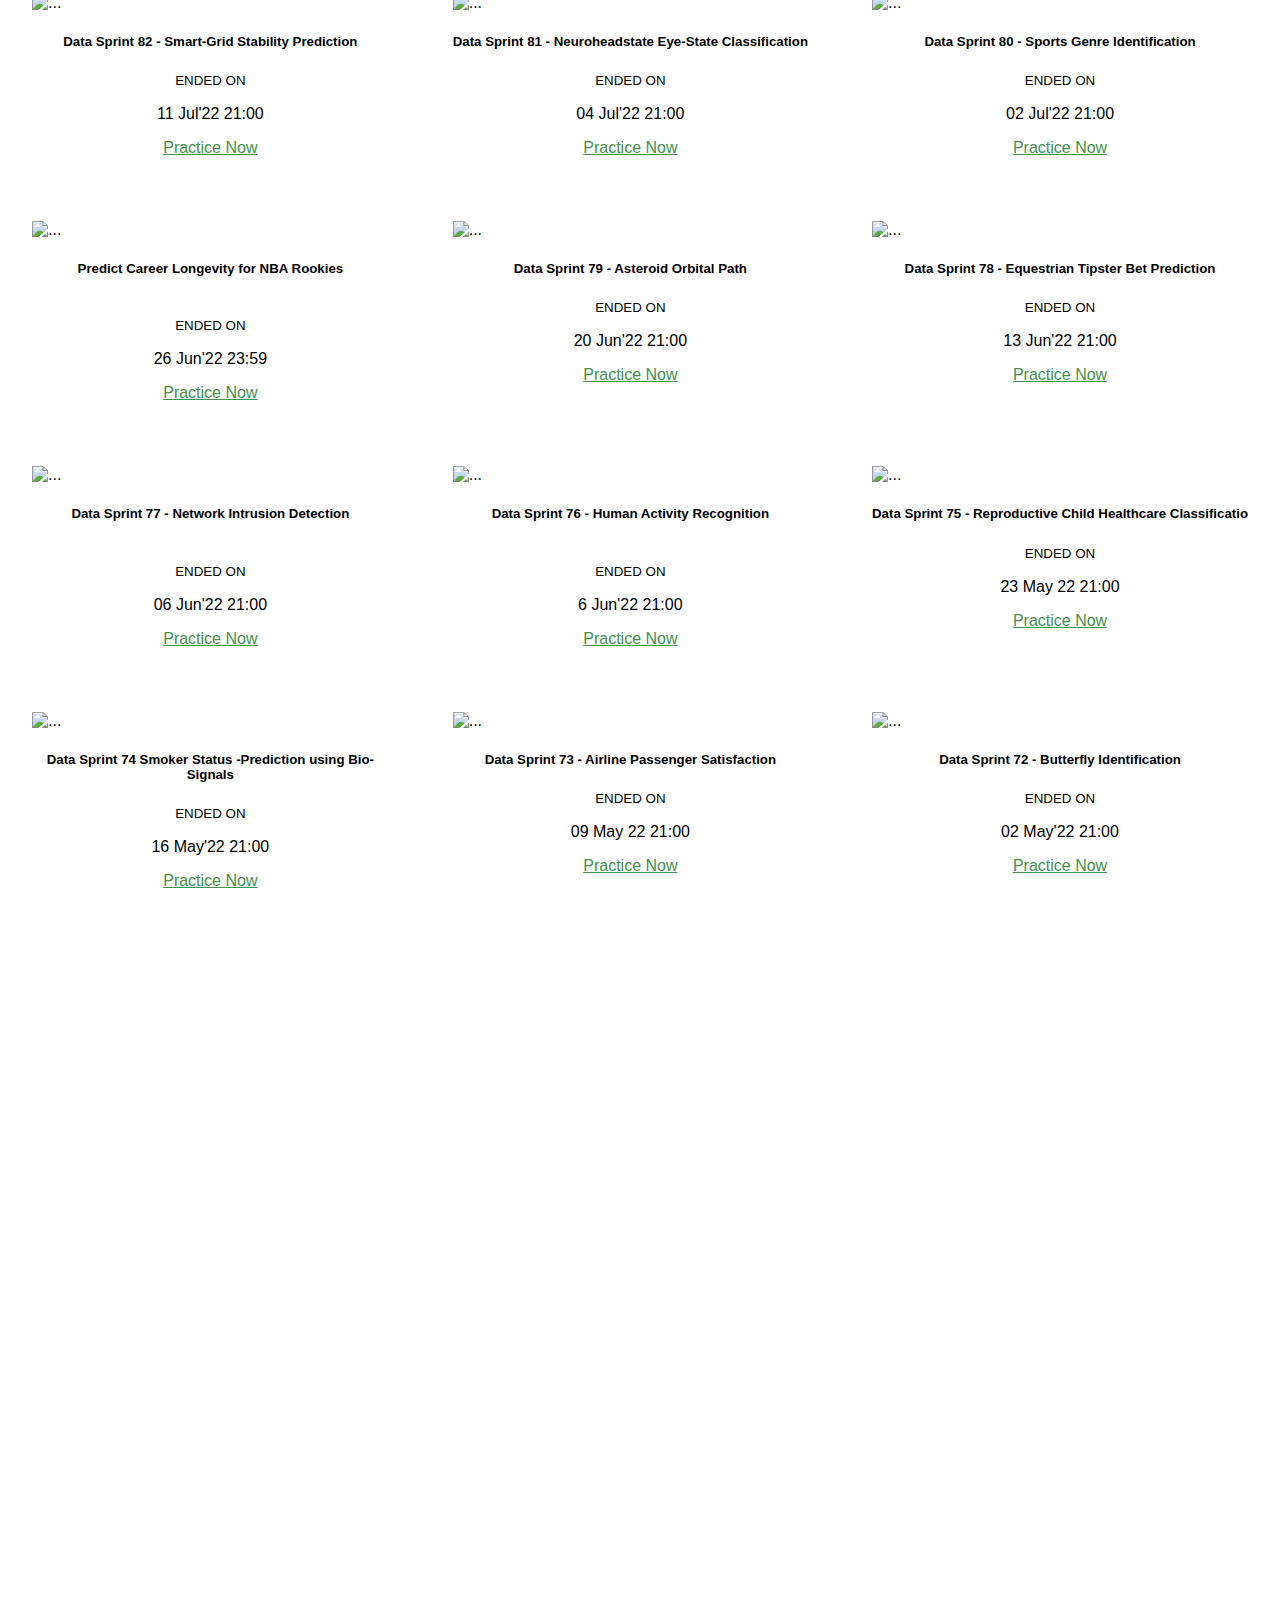
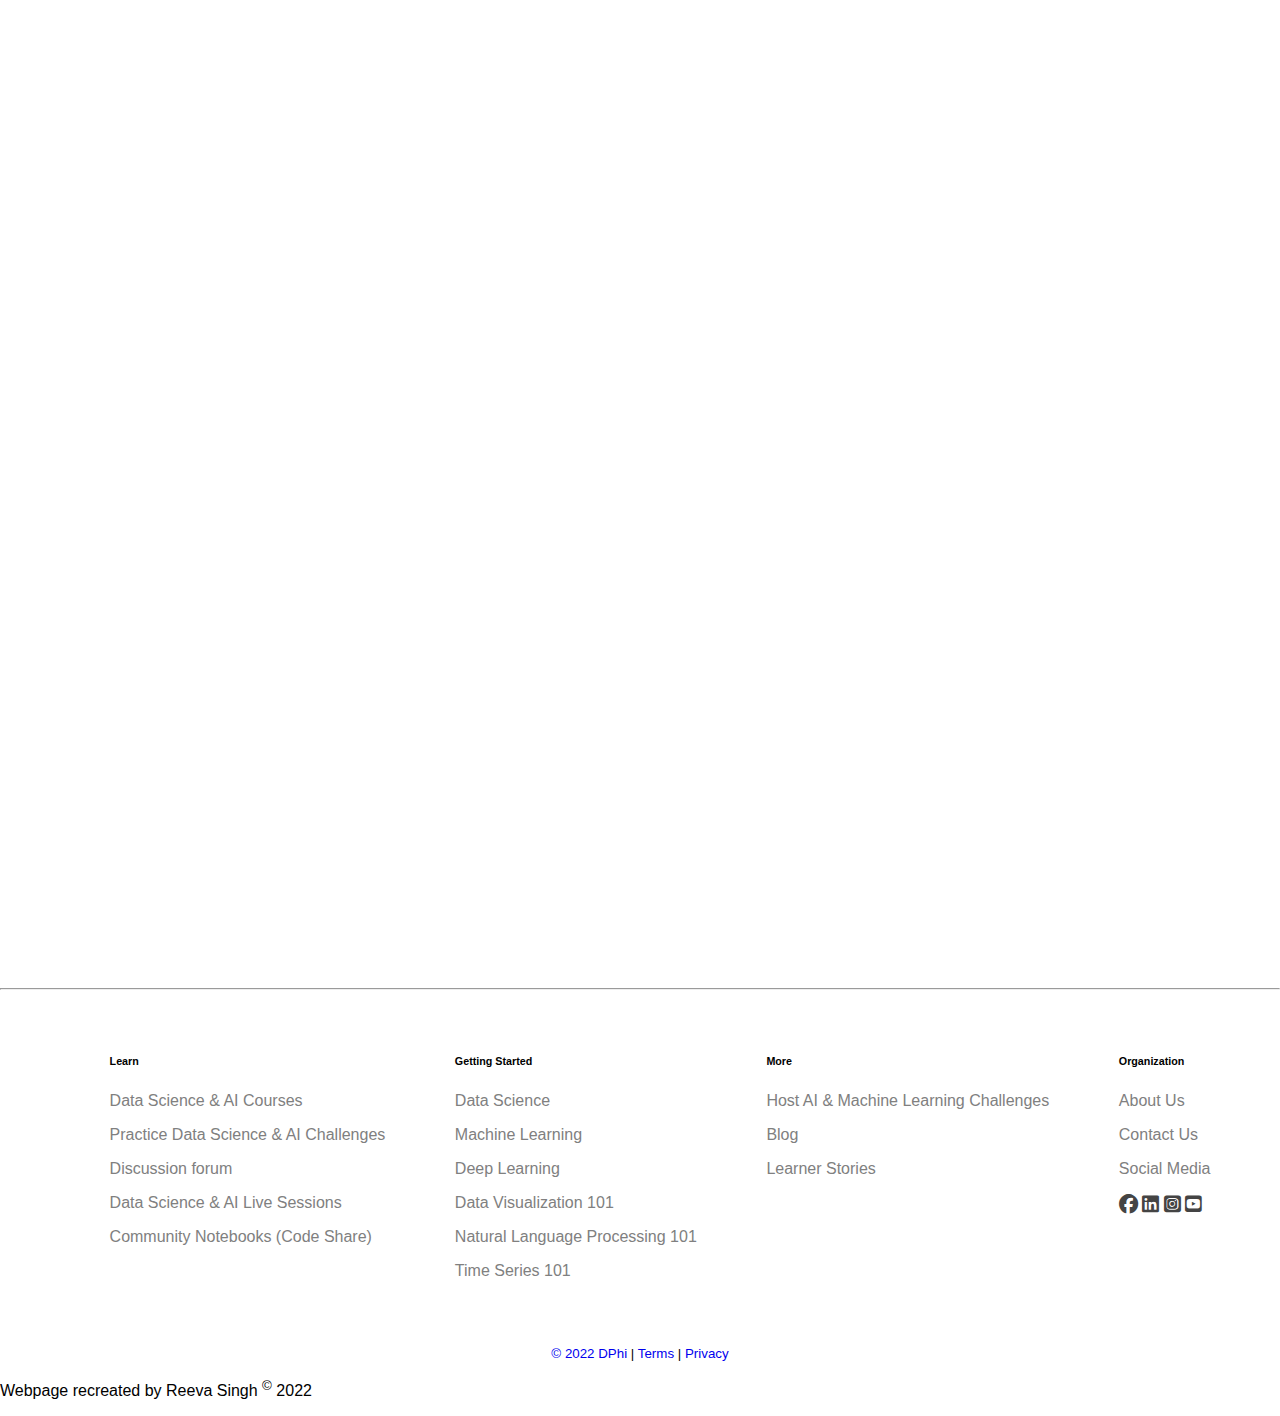
==== commit 57d4b828: "Update index.html" ====
--- a/index.html
+++ b/index.html
@@ -16,7 +16,7 @@
     
         <nav class="navbar navbar-expand-lg bg-light head">
             <div class="container-fluid">
-              <a class="navbar-brand" href="https://dphi.tech/community/" target="_blank">
+              <a class="navbar-brand" href="#">
                 <img src="https://dphi.tech/blog/wp-content/uploads/job-manager-uploads/company_logo/2022/02/main_logo_with_darktext_dphi.png" 
                 class="img1 me-5" alt="">
               </a>
@@ -34,8 +34,8 @@
                      Challenges
                     </a>
                     <ul class="dropdown-menu dd" aria-labelledby="navbarDropdownMenuLink">
-                      <li><a class="dropdown-item " href="https://dphi.tech/challenges/#active">Action/Upcoming</a></li>
-                      <li><a class="dropdown-item " href="https://dphi.tech/challenges/#past">Practice</a></li>
+                      <li><a class="dropdown-item " href="#">Action/Upcoming</a></li>
+                      <li><a class="dropdown-item " href="#">Practice</a></li>
                     </ul>
                   </li>
                   <li class="nav-item dropdown d pe-2">
@@ -44,16 +44,16 @@
                     </a>
                     <ul class="dropdown-menu dd" aria-labelledby="navbarDropdownMenuLink">
                       <li><a class="dropdown-item " 
-                        href="https://dphi.tech/bootcamps?itm_source=website&itm_medium=header&itm_campaign=maybootcamps">
+                        href="#">
                         View All Bootcamps</a></li>
                       <li><a class="dropdown-item " 
-                        href="https://dphi.tech/bootcamps/data-engineering?itm_source=website&itm_medium=header&itm_campaign=maybootcamps">
+                        href="#">
                         Data Engineering</a></li>
                       <li><a class="dropdown-item " 
-                        href="https://dphi.tech/bootcamps/data-science-ac-iitbombay?itm_source=website&itm_medium=header&itm_campaign=maybootcamps">
+                        href="#">
                         Data Science by IIT-B Analytics Club and DPhi</a></li>
                       <li><a class="dropdown-item " 
-                        href="https://dphi.tech/bootcamps/deep-learning-ac-iitbombay?itm_source=website&itm_medium=header&itm_campaign=maybootcamps">
+                        href="#">
                         Deep Learning by IIT-B Analytics Club and DPhi</a></li>
                     </ul>
                   </li>
@@ -62,9 +62,9 @@
                       More
                     </a>
                     <ul class="dropdown-menu dd" aria-labelledby="navbarDropdownMenuLink">
-                      <li><a class="dropdown-item " href="https://dphi.tech/notebooks/all-notebooks/">Notebooks</a></li>
-                      <li><a class="dropdown-item " href="https://dphi.tech/live-sessions">Live Sessions</a></li>
-                      <li><a class="dropdown-item " href="https://dphi.tech/accounts/login/?next=/sso/discourse/%3Fsso%3Dbm9uY2U9NzgyMmY3NjYwZTUyZjQ5NjZhZDVjY2NkZTJiODMzN2YmcmV0dXJuX3Nzb191cmw9aHR0cHMlM0ElMkYlMkZkaXNjdXNzLmRwaGkudGVjaCUyRnNlc3Npb24lMkZzc29fbG9naW4%253D%26sig%3D15aff21a61163c08dab30af697db8149fc4595988b3a79ba7379af86f1428b32"
+                      <li><a class="dropdown-item " href="#">Notebooks</a></li>
+                      <li><a class="dropdown-item " href="#">Live Sessions</a></li>
+                      <li><a class="dropdown-item " href="#"
                         target="_blank">Discuss</a></li>
                     </ul>
                   </li>
@@ -72,21 +72,21 @@
 
 
                   <li class="nav-item pe-2">
-                    <a class="nav-link text-success lh-lg" href="https://dphi.tech/contribute">Donate</a>
+                    <a class="nav-link text-success lh-lg" href="#">Donate</a>
                   </li>
                   <li class="nav-item pe-2">
-                    <a class="nav-link text-success lh-lg" href="https://dphi.tech/wall-of-love">Wall of love 
+                    <a class="nav-link text-success lh-lg" href="#">Wall of love 
                         <i class="fa-solid fa-heart text-danger"></i>   </a>
                   </li>
 
                   <li class="nav-item ms-5 ps-5">
                     
-                    <a class="nav-link text-success lh-lg" href="https://dphi.tech/contribute">
+                    <a class="nav-link text-success lh-lg" href="#">
                         <button class="btn btn-outline-success">Login</button>
                     </a>
                   </li>
                   <li class="nav-item ps-2">
-                    <a class="nav-link text-success lh-lg "  href="https://dphi.tech/wall-of-love">
+                    <a class="nav-link text-success lh-lg "  href="#">
                         <button class="btn  "
                         style=" background-color: #73bf7b;
                         color: #fff;">
@@ -102,7 +102,7 @@
 
     <nav class="navbar bg-light  head2">
         <div class="container-fluid">
-          <a class="navbar-brand" href="https://dphi.tech/community/">
+          <a class="navbar-brand" href="#">
             <img src="https://dphi.tech/blog/wp-content/uploads/job-manager-uploads/company_logo/2022/02/main_logo_with_darktext_dphi.png" 
             class="img1 me-5" alt="">
           </a>
@@ -114,7 +114,7 @@
           tabindex="-1" id="offcanvasNavbar" aria-labelledby="offcanvasNavbarLabel">
             <div class="offcanvas-header" style="padding-bottom: 0px;">
              <p> <p style="margin-bottom: 0px;">
-                Please <a href="https://dphi.tech/accounts/login/" rel="noopener noreferrer" class=" text-success no"> login</a>
+                Please <a href="#" rel="noopener noreferrer" class=" text-success no"> login</a>
                  to start your data science learnig journey.
               </p>
               <button type="button" class="btn-close" data-bs-dismiss="offcanvas" aria-label="Close"></button>
@@ -125,39 +125,39 @@
                 <hr>
               <ul class="navbar-nav justify-content-end flex-grow-1 pe-3">
                 <li class="nav-item">
-                  <a class="nav-link text-dark" aria-current="page" href="https://dphi.tech/courses">Courses</a>
+                  <a class="nav-link text-dark" aria-current="page" href="#">Courses</a>
                 </li>
                 <li class="nav-item">
-                    <a class="nav-link text-dark" aria-current="page" href="https://dphi.tech/challenges/">Challenges</a>
+                    <a class="nav-link text-dark" aria-current="page" href="#">Challenges</a>
                   </li>
                   <li class="nav-item">
-                    <a class="nav-link text-dark" href="https://dphi.tech/notebooks/all-notebooks/">Notebooks</a>
+                    <a class="nav-link text-dark" href="#">Notebooks</a>
                   </li>
                   <li class="nav-item">
-                    <a class="nav-link text-dark" aria-current="page" href="https://dphi.tech/live-sessions">Live Sessions</a>
+                    <a class="nav-link text-dark" aria-current="page" href="#">Live Sessions</a>
                   </li>
                   <li class="nav-item">
-                      <a class="nav-link text-dark" aria-current="page" href="https://dphi.tech/bootcamps">Bootcamps</a>
+                      <a class="nav-link text-dark" aria-current="page" href="#">Bootcamps</a>
                     </li>
                     <li class="nav-item">
-                      <a class="nav-link text-dark" href="https://dphi.tech/contribute">Donate</a>
+                      <a class="nav-link text-dark" href="#">Donate</a>
                     </li>
                     <li class="nav-item">
-                        <a class="nav-link text-dark" aria-current="page" href="https://dphi.tech/wall-of-love">Wall Of Love</a>
+                        <a class="nav-link text-dark" aria-current="page" href="#">Wall Of Love</a>
                       </li>
                       <li class="nav-item">
                         <a class="nav-link text-dark"
-                         href="https://dphi.tech/accounts/login/?next=/sso/discourse/%3Fsso%3Dbm9uY2U9Mjg3YWIzODZkZWEzZTdhODRlZWJlMjU5ZGVkOTc4ZTQmcmV0dXJuX3Nzb191cmw9aHR0cHMlM0ElMkYlMkZkaXNjdXNzLmRwaGkudGVjaCUyRnNlc3Npb24lMkZzc29fbG9naW4%253D%26sig%3Dcab0f6786382610384e4409fc837e2d6a7c7f4067c77021d30d5776ba7d7b93c">
+                         href="#">
                             Discuss</a>
                       </li>
                       <hr class="my-3">
                       <li class="nav-item">
                         <a class="nav-link text-dark" aria-current="page" 
-                        href="https://dphi.tech/accounts/login/?next=/sso/discourse/%3Fsso%3Dbm9uY2U9Mjg3YWIzODZkZWEzZTdhODRlZWJlMjU5ZGVkOTc4ZTQmcmV0dXJuX3Nzb191cmw9aHR0cHMlM0ElMkYlMkZkaXNjdXNzLmRwaGkudGVjaCUyRnNlc3Npb24lMkZzc29fbG9naW4%253D%26sig%3Dcab0f6786382610384e4409fc837e2d6a7c7f4067c77021d30d5776ba7d7b93c">
+                        href="#">
                         Login</a>
                       </li>
                       <li class="nav-item">
-                        <a class="nav-link text-dark" href="https://dphi.tech/accounts/signup/">Join For Free</a>
+                        <a class="nav-link text-dark" href="#">Join For Free</a>
                       </li>
                 
               </ul>
@@ -179,7 +179,7 @@
           allowing you to foster learning through competitions.
         </p>
         <button class="btn btn_green" >Get Started</button>
-        <a href="https://dphi.tech/blog/ai-challenges/" target="_blank" rel="noopener noreferrer">
+        <a href="#"  rel="noopener noreferrer">
         <button class="btn btn_dark head">Organize Al Challenge</button></a>
       </div>
     </div>
@@ -488,55 +488,54 @@
             <div class="item-set2 ">
                 <h6><strong>Learn</strong> </h6>
                 <p>
-                <p><a href="https://dphi.tech/courses" target="_blank">Data Science & AI Courses</a></p>
+                <p><a href="#">Data Science & AI Courses</a></p>
                 <p><a
-                     href="https://dphi.tech/challenges/" 
-                     target="_blank">Practice Data Science & AI Challenges</a>
+                     href="#">Practice Data Science & AI Challenges</a>
                 <p> <a
-                     href="https://dphi.tech/accounts/login/?next=/sso/discourse/%3Fsso%3Dbm9uY2U9NmZhN2U4M2RmNmE3ZTE5NjAwN2RjNTdlNjZjMWY3YjAmcmV0dXJuX3Nzb191cmw9aHR0cHMlM0ElMkYlMkZkaXNjdXNzLmRwaGkudGVjaCUyRnNlc3Npb24lMkZzc29fbG9naW4%253D%26sig%3Dc83e4143801b3c08710eea4bb5e7e809398785b5351481fe023957af76fba652" 
-                     target="_blank">Discussion forum</a></p>
+                     href="#" 
+                     >Discussion forum</a></p>
                 <p><a 
-                    href="https://dphi.tech/live-sessions"
-                     target="_blank">Data Science & AI Live Sessions</a></p>
-                <p><a href="https://dphi.tech/notebooks/all-notebooks/" target="_blank">Community Notebooks (Code Share)</a></p>
+                    href="#"
+                     >Data Science & AI Live Sessions</a></p>
+                <p><a href="#" >Community Notebooks (Code Share)</a></p>
                 
                 </div>
             <div class="item-set2 ">
                 <h6><strong>Getting Started</strong></h6>
                 
                     <p>
-                   <p><a href="https://dphi.tech/courses/5-week_Data_Science_Bootcamp/" target="_blank">Data Science</a></p> 
-                   <p><a href="https://dphi.tech/courses/machine-learning-bootcamp" target="_blank">Machine Learning</a></p> 
-                   <p><a href="https://dphi.tech/courses/getting-started-with-deep-learning" target="_blank">Deep Learning</a></p> 
-                   <p><a href="https://dphi.tech/courses/data-visualization-101" target="_blank">Data Visualization 101</a></p>
-                   <p><a href="https://dphi.tech/courses/getting-started-with-natural-language-processing" target="_blank">Natural Language Processing 101</a></p>
-                   <p><a href="https://dphi.tech/courses/time-series-101" target="_blank">Time Series 101</a></p>
+                   <p><a href="#" >Data Science</a></p> 
+                   <p><a href="#">Machine Learning</a></p> 
+                   <p><a href="#" >Deep Learning</a></p> 
+                   <p><a href="#">Data Visualization 101</a></p>
+                   <p><a href="#">Natural Language Processing 101</a></p>
+                   <p><a href="#">Time Series 101</a></p>
                    </p>
                 
             </div>
             <div class="item-set2">
                 <h6><strong>More</strong></h6>
                 <p>
-                   <p> <a href="https://dphi.tech/blog/ai-challenges/" target="_blank">
+                   <p> <a href="#" >
                     Host AI & Machine Learning Challenges</a></p> 
-                   <p> <a href="https://dphi.tech/blog/" target="_blank">
+                   <p> <a href="#" >
                     Blog</a></p>
-                   <p><a href="https://dphi.tech/blog/ai-challenges/" target="_blank">
+                   <p><a href="#">
                     Learner Stories</a></p> 
                    </p>
             </div>
             <div class="item-set2">
                 <h6><strong>Organization</strong></h6>
                 <p>
-                   <p> <a href="https://dphi.tech/about-us/" target="_blank">About Us</a></p> 
-                   <p> <a href="" target="_blank">Contact Us</a></p>
+                   <p> <a href="#">About Us</a></p> 
+                   <p> <a href="#">Contact Us</a></p>
                 </p>
                 <p class="text-dark">Social Media</p>
                 <p>
-                    <a href="https://www.facebook.com/dphi.tech/" target="_blank" class="round"><i class="fa-brands fa-facebook "></i></a>
-                    <a href="https://www.linkedin.com/school/dphi/" target="_blank"class="round" ><i class="fa-brands fa-linkedin "></i></a>
-                    <a href="https://www.instagram.com/dphi.tech/" target="_blank" class="round"><i class="fa-brands fa-instagram-square"></i></a>
-                    <a href="https://www.youtube.com/c/dphiofficial/featured" target="_blank" class="round"><i class="fa-brands fa-youtube-square"></i></a>
+                    <a href="#"  class="round"><i class="fa-brands fa-facebook "></i></a>
+                    <a href="#" class="round" ><i class="fa-brands fa-linkedin "></i></a>
+                    <a href="#"  class="round"><i class="fa-brands fa-instagram-square"></i></a>
+                    <a href="#"  class="round"><i class="fa-brands fa-youtube-square"></i></a>
                 </p>
             </div>
             </div>
@@ -545,9 +544,9 @@
            
             <center>
               <p><small class="text-secondary">
-               <a href=""target="_blank" class="text-secondary" style="text-decoration: none;">© 2022 DPhi</a> |
-               <a href="https://dphi.tech/terms-of-service/" target="_blank"class="text-secondary"style="text-decoration: none;" >Terms</a> |
-               <a href="https://dphi.tech/privacy-policy/" target="_blank" class="text-secondary"style="text-decoration: none;">Privacy</a></small></p>
+               <a href="#" class="text-secondary" style="text-decoration: none;">© 2022 DPhi</a> |
+               <a href="#" class="text-secondary"style="text-decoration: none;" >Terms</a> |
+               <a href="#" class="text-secondary"style="text-decoration: none;">Privacy</a></small></p>
             </center>
     <p  class="text-secondary"> Webpage recreated by Reeva Singh <sup>&copy;</sup> 2022  
     </footer>
@@ -559,4 +558,4 @@
     <script src="https://cdn.jsdelivr.net/npm/bootstrap@5.2.0-beta1/dist/js/bootstrap.min.js" integrity="sha384-kjU+l4N0Yf4ZOJErLsIcvOU2qSb74wXpOhqTvwVx3OElZRweTnQ6d31fXEoRD1Jy" crossorigin="anonymous"></script>
     
 </body>
-</html>+</html>
--- a/style.css
+++ b/style.css
@@ -222,7 +222,7 @@
     display: inline-block;
     margin-left: 0rem;
 }
-@media(max-width:800px){
+@media(max-width:990px){
     .head{
         visibility: hidden;
         display: none;
@@ -234,6 +234,10 @@
         z-index:  1020;
         position: sticky;
       }
+    #past{
+           margin-top: 2rem;
+    padding-top: 5rem;
+    }
     .grid_1{
         display: grid;
         grid-template-columns: auto auto;
@@ -309,4 +313,4 @@
 .round{
 color: #444444!important;
 font-size: 1.2rem;
-}+}
